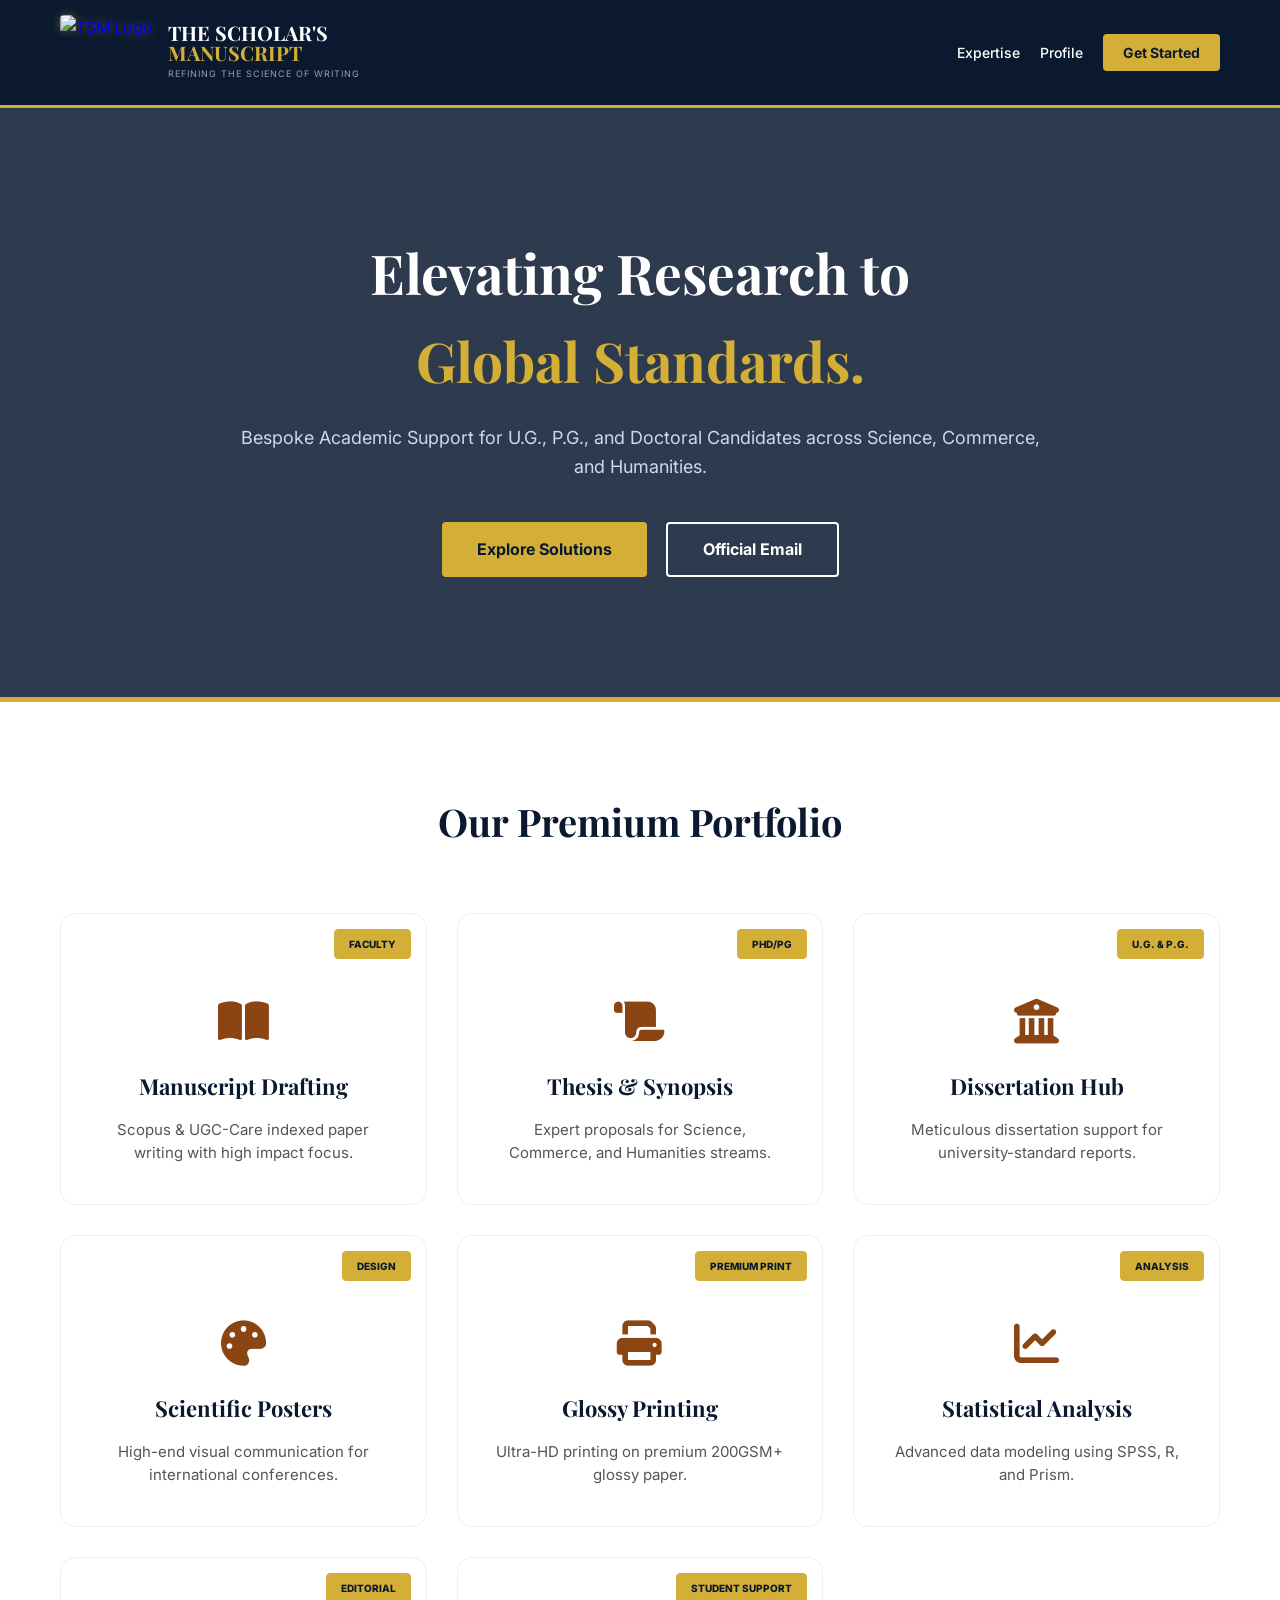
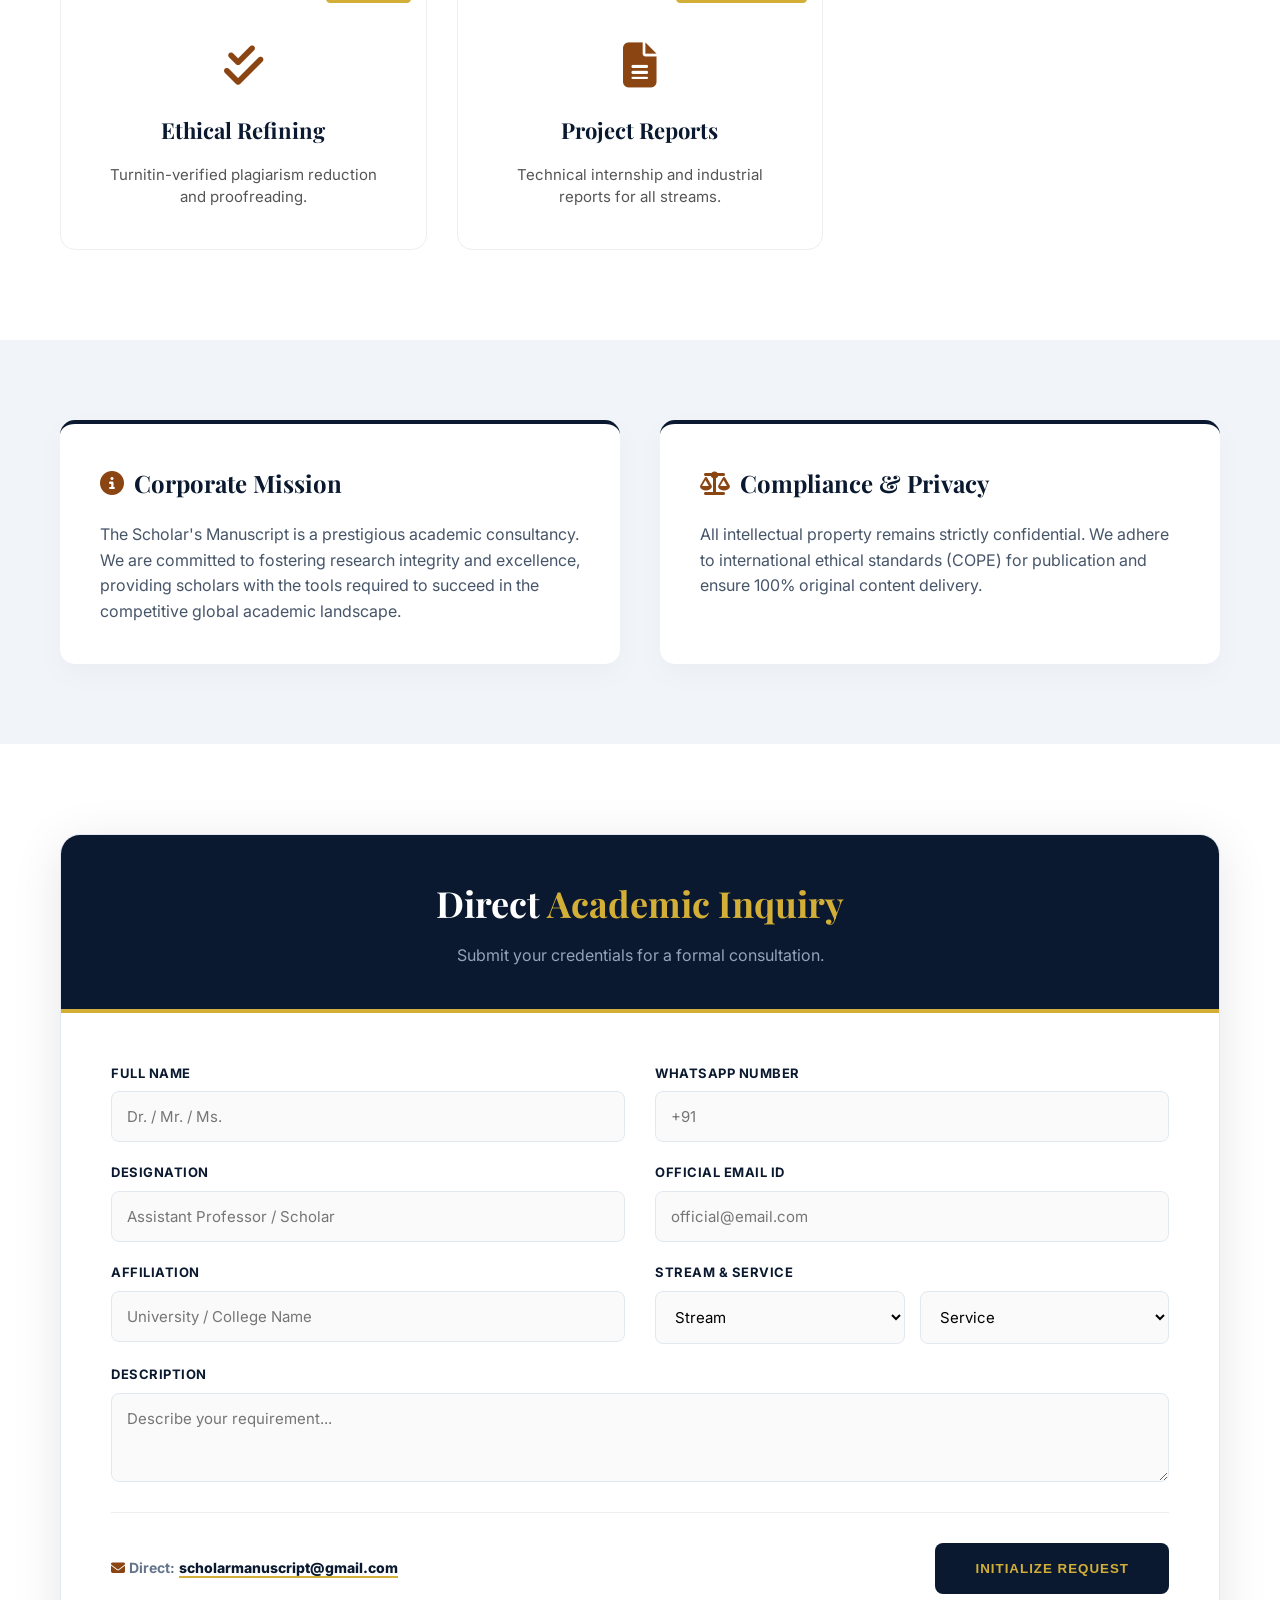
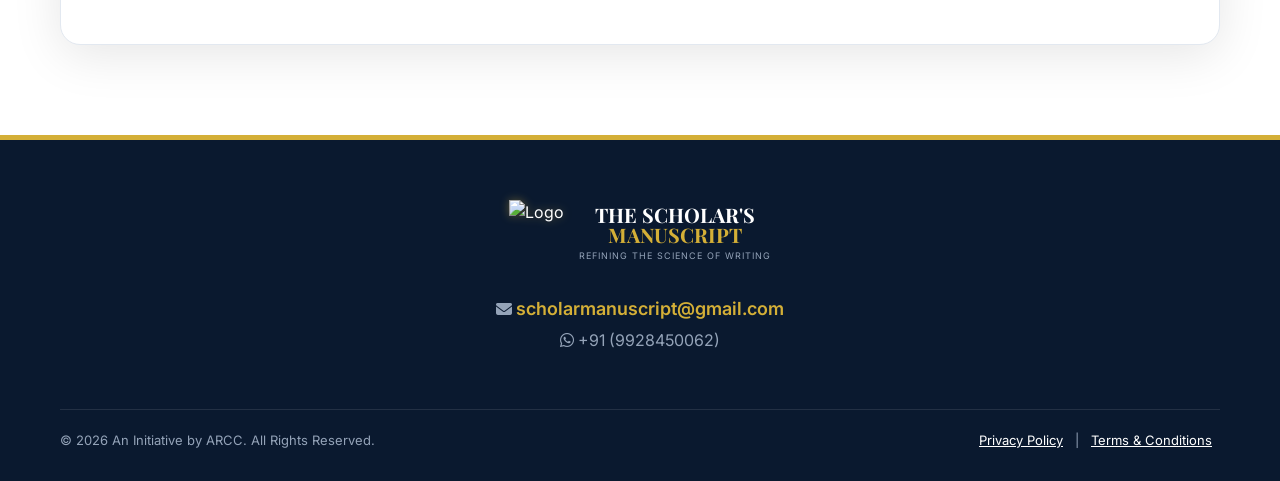
==== index.html @ d88a646b "Add files via upload" ====
<!DOCTYPE html>
<html lang="en">
<head>
    <meta charset="UTF-8">
    <meta name="viewport" content="width=device-width, initial-scale=1.0">
    <title>The Scholar's Manuscript | Global Academic Solutions</title>
    <link href="https://fonts.googleapis.com/css2?family=Inter:wght@300;400;600&family=Playfair+Display:wght@600;700;900&display=swap" rel="stylesheet">
    <link rel="stylesheet" href="https://cdnjs.cloudflare.com/ajax/libs/font-awesome/6.4.0/css/all.min.css">
    <link rel="stylesheet" href="style.css">
</head>
<body>

    <header>
        <div class="container nav-box">
            <div class="brand-section">
                <a href="index.html" style="text-decoration: none; display: flex; align-items: center; gap: 15px;">
                    <img src="logo.jpg" alt="TSM Logo" class="brand-logo">
                    <div class="brand-text">
                        <h1>THE SCHOLAR'S <br><span>MANUSCRIPT</span></h1>
                        <p>Refining the Science of Writing</p>
                    </div>
                </a>
            </div>
            <nav>
                <ul class="nav-links">
                    <li><a href="#services">Expertise</a></li>
                    <li><a href="#about">Profile</a></li>
                    <li><a href="#contact" class="btn-gold">Get Started</a></li>
                </ul>
            </nav>
        </div>
    </header>

    <section class="hero">
        <div class="hero-content container">
            <h2 class="hero-title">Elevating Research to <br><span>Global Standards.</span></h2>
            <p class="hero-desc">Bespoke Academic Support for U.G., P.G., and Doctoral Candidates across Science, Commerce, and Humanities.</p>
            <div class="hero-buttons">
                <a href="#services" class="btn-solid">Explore Solutions</a>
                <a href="mailto:scholarmanuscript@gmail.com" class="btn-outline">Official Email</a>
            </div>
        </div>
    </section>

    <section id="services" class="services-section">
        <div class="container">
            <h3 class="section-heading">Our Premium Portfolio</h3>
            <div class="service-grid">
                
                <div class="service-card">
                    <span class="badge">Faculty</span>
                    <i class="fas fa-book-open portfolio-icon"></i>
                    <h4 class="service-title">Manuscript Drafting</h4>
                    <p>Scopus & UGC-Care indexed paper writing with high impact focus.</p>
                </div>

                <div class="service-card highlight-card">
                    <span class="badge">PhD/PG</span>
                    <i class="fas fa-scroll portfolio-icon"></i>
                    <h4 class="service-title">Thesis & Synopsis</h4>
                    <p>Expert proposals for Science, Commerce, and Humanities streams.</p>
                </div>

                <div class="service-card">
                    <span class="badge">U.G. & P.G.</span>
                    <i class="fas fa-university portfolio-icon"></i>
                    <h4 class="service-title">Dissertation Hub</h4>
                    <p>Meticulous dissertation support for university-standard reports.</p>
                </div>

                <div class="service-card highlight-card">
                    <span class="badge">Design</span>
                    <i class="fas fa-palette portfolio-icon"></i>
                    <h4 class="service-title">Scientific Posters</h4>
                    <p>High-end visual communication for international conferences.</p>
                </div>

                <div class="service-card">
                    <span class="badge">Premium Print</span>
                    <i class="fas fa-print portfolio-icon"></i>
                    <h4 class="service-title">Glossy Printing</h4>
                    <p>Ultra-HD printing on premium 200GSM+ glossy paper.</p>
                </div>

                <div class="service-card">
                    <span class="badge">Analysis</span>
                    <i class="fas fa-chart-line portfolio-icon"></i>
                    <h4 class="service-title">Statistical Analysis</h4>
                    <p>Advanced data modeling using SPSS, R, and Prism.</p>
                </div>

                <div class="service-card highlight-card">
                    <span class="badge">Editorial</span>
                    <i class="fas fa-check-double portfolio-icon"></i>
                    <h4 class="service-title">Ethical Refining</h4>
                    <p>Turnitin-verified plagiarism reduction and proofreading.</p>
                </div>

                <div class="service-card">
                    <span class="badge">Student Support</span>
                    <i class="fas fa-file-alt portfolio-icon"></i>
                    <h4 class="service-title">Project Reports</h4>
                    <p>Technical internship and industrial reports for all streams.</p>
                </div>

            </div>
        </div>
    </section>

    <section id="about" class="legal-section">
        <div class="container">
            <div class="legal-grid">
                <div class="legal-card">
                    <h4><i class="fas fa-info-circle" style="color: var(--rich-brown);"></i> Corporate Mission</h4>
                    <p>The Scholar's Manuscript is a prestigious academic consultancy. We are committed to fostering research integrity and excellence, providing scholars with the tools required to succeed in the competitive global academic landscape.</p>
                </div>
                <div class="legal-card">
                    <h4><i class="fas fa-balance-scale" style="color: var(--rich-brown);"></i> Compliance & Privacy</h4>
                    <p>All intellectual property remains strictly confidential. We adhere to international ethical standards (COPE) for publication and ensure 100% original content delivery.</p>
                </div>
            </div>
        </div>
    </section>

    <section id="contact" class="contact-section">
        <div class="container">
            <div class="contact-card">
                <div class="contact-header">
                    <h3>Direct <span>Academic Inquiry</span></h3>
                    <p>Submit your credentials for a formal consultation.</p>
                </div>
                
                <form class="professional-form">
                    <div class="form-grid">
                        <div class="form-column">
                            <div class="input-group"><label>Full Name</label><input type="text" placeholder="Dr. / Mr. / Ms." required></div>
                            <div class="input-group"><label>Designation</label><input type="text" placeholder="Assistant Professor / Scholar" required></div>
                            <div class="input-group"><label>Affiliation</label><input type="text" placeholder="University / College Name" required></div>
                        </div>
                        <div class="form-column">
                            <div class="input-group"><label>WhatsApp Number</label><input type="tel" placeholder="+91" required></div>
                            <div class="input-group"><label>Official Email ID</label><input type="email" placeholder="official@email.com" required></div>
                            <div class="input-group">
                                <label>Stream & Service</label>
                                <div class="dual-select">
                                    <select required><option value="">Stream</option><option>Science</option><option>Commerce</option><option>Humanities</option></select>
                                    <select required><option value="">Service</option><option>Thesis</option><option>Poster/Print</option><option>Analysis</option></select>
                                </div>
                            </div>
                        </div>
                    </div>
                    <div class="input-group full-width">
                        <label>Description</label>
                        <textarea rows="3" placeholder="Describe your requirement..."></textarea>
                    </div>
                    <div class="form-footer">
                        <p><i class="fas fa-envelope" style="color: var(--rich-brown);"></i> <b>Direct:</b> <a href="mailto:scholarmanuscript@gmail.com" class="form-mail-link">scholarmanuscript@gmail.com</a></p>
                        <button type="submit" class="submit-premium">Initialize Request</button>
                    </div>
                </form>
            </div>
        </div>
    </section>

    <footer>
        <div class="container footer-box">
            <div class="footer-brand">
                <div class="brand-section">
                    <img src="logo.jpg" alt="Logo" class="footer-logo">
                    <div class="brand-text">
                        <h2>THE SCHOLAR'S <br><span>MANUSCRIPT</span></h2>
                        <p>Refining the Science of Writing</p>
                    </div>
                </div>
            </div>
            <div class="footer-contact-info">
                <p><i class="fas fa-envelope"></i> <a href="mailto:scholarmanuscript@gmail.com">scholarmanuscript@gmail.com</a></p>
                <p><i class="fab fa-whatsapp"></i> +91 (9928450062)</p>
            </div>
            <div class="footer-bottom">
                <p>&copy; 2026 An Initiative by ARCC. All Rights Reserved.</p>
                <div class="footer-links">
                    <a href="privacy.html">Privacy Policy</a> | <a href="terms.html">Terms & Conditions</a>
                </div>
            </div>
        </div>
    </footer>

</body>
</html>
---- style.css ----
:root {
    --navy: #0a192f;
    --gold: #d4af37; 
    --rich-brown: #8B4513; /* Perfect Brown for Icons */
    --white: #ffffff;
    --slate: #94a3b8;
    --light-bg: #f8fafc;
    --border-color: #e2e8f0;
}

* { margin: 0; padding: 0; box-sizing: border-box; }
body { font-family: 'Inter', sans-serif; background-color: var(--light-bg); color: #1e293b; line-height: 1.6; overflow-x: hidden; }
.container { max-width: 1200px; margin: 0 auto; padding: 0 20px; }

/* Header Styling */
header { background: var(--navy); padding: 15px 0; border-bottom: 3px solid var(--gold); position: sticky; top: 0; z-index: 1000; }
.nav-box { display: flex; justify-content: space-between; align-items: center; }
.brand-section { display: flex; align-items: center; gap: 15px; text-decoration: none;}
.brand-logo { height: 75px; width: auto; filter: drop-shadow(0 0 5px rgba(212,175,55,0.4)); border-radius: 4px; object-fit: contain; }
.brand-text h1, .brand-text h2 { font-family: 'Playfair Display', serif; font-size: 20px; color: var(--white); line-height: 1; text-transform: uppercase;}
.brand-text h1 span, .brand-text h2 span { color: var(--gold); }
.brand-text p { font-size: 9px; color: var(--slate); text-transform: uppercase; margin-top: 4px; letter-spacing: 1px;}

/* Navigation */
nav ul { display: flex; list-style: none; gap: 20px; align-items: center; }
nav a { text-decoration: none; color: var(--white); font-size: 14px; font-weight: 500; transition: 0.3s; }
nav a:hover { color: var(--gold); }
.btn-gold { background: var(--gold); color: var(--navy) !important; padding: 10px 20px; border-radius: 4px; font-weight: 700; }

/* Hero */
.hero { background: linear-gradient(rgba(10,25,47,0.85), rgba(10,25,47,0.85)), url('https://images.unsplash.com/photo-1456513080510-7bf3a84b82f8?auto=format&fit=crop&w=1350&q=80'); background-size: cover; background-position: center; padding: 120px 0; text-align: center; color: white; border-bottom: 5px solid var(--gold); }
.hero-title { font-family: 'Playfair Display', serif; font-size: 55px; margin-bottom: 20px; }
.hero-title span { color: var(--gold); }
.hero-desc { max-width: 800px; margin: 0 auto 40px; font-size: 18px; color: #ccd6f6; }
.btn-solid { background: var(--gold); color: var(--navy); padding: 15px 35px; text-decoration: none; border-radius: 4px; font-weight: bold; margin-right: 15px; display: inline-block; transition: 0.3s; }
.btn-outline { border: 2px solid white; color: white; padding: 13px 35px; text-decoration: none; border-radius: 4px; font-weight: bold; display: inline-block; transition: 0.3s; }

/* Services Grid */
.services-section { padding: 90px 0; background: #fff; }
.section-heading { text-align: center; font-family: 'Playfair Display', serif; font-size: 38px; margin-bottom: 60px; color: var(--navy); }
.section-heading span { color: inherit; } 

.service-grid { display: grid; grid-template-columns: repeat(auto-fit, minmax(280px, 1fr)); gap: 30px; }

/* FIX: Card ki Top Padding badha di taaki badge aur icon me fasla rahe */
.service-card { 
    padding: 75px 35px 40px; /* Top padding 75px for safety */
    border: 1px solid #eee; 
    border-radius: 15px; 
    text-align: center; 
    transition: 0.4s; 
    position: relative; 
    background: #fff;
    display: flex;
    flex-direction: column;
    align-items: center;
}
.service-card:hover { transform: translateY(-10px); box-shadow: 0 15px 40px rgba(0,0,0,0.1); border-top: 5px solid var(--gold); }

/* GOLDEN CORNER BADGE */
.service-card .badge { 
    position: absolute; 
    top: 15px; 
    right: 15px; 
    background: var(--gold) !important; 
    color: var(--navy) !important; 
    padding: 6px 14px; 
    font-size: 10px; 
    border-radius: 4px; 
    font-weight: 800; 
    text-transform: uppercase;
    border: 1px solid var(--gold);
    z-index: 2; /* Ensures badge stays on top but doesn't overlap text */
}

/* BLUE SERVICE TITLES */
.service-card .service-title { 
    font-family: 'Playfair Display', serif; 
    font-size: 22px; 
    color: var(--navy) !important; 
    margin-top: 0; 
    margin-bottom: 15px; 
    font-weight: 700; 
}

/* BROWN ICONS - FIX: Added Margin Top to keep it strictly below the badge area */
.service-card .portfolio-icon { 
    font-size: 45px; 
    color: var(--rich-brown) !important; 
    margin-top: 10px; /* Ye margin icon ko badge se aur door rakhega */
    margin-bottom: 25px; /* Ye heading ke beech ka gap fix karega */
    display: block;
}

.service-card p { color: #555; line-height: 1.5; font-size: 15px; margin-top: auto;}

/* Legal Overview Section */
.legal-section { padding: 80px 0; background: #f1f5f9; }
.legal-grid { display: grid; grid-template-columns: 1fr 1fr; gap: 40px; }
.legal-card { background: white; padding: 40px; border-radius: 15px; box-shadow: 0 10px 30px rgba(0,0,0,0.03); border-top: 4px solid var(--navy); }
.legal-card h4 { font-family: 'Playfair Display', serif; font-size: 24px; margin-bottom: 20px; color: var(--navy); display: flex; align-items: center; gap: 10px; }
.legal-card p {color: #475569;}

/* Inquiry Section */
.contact-section { padding: 90px 0; background: #fff;}
.contact-card { background: white; border-radius: 20px; box-shadow: 0 10px 50px rgba(0,0,0,0.1); overflow: hidden; border: 1px solid var(--border-color); }
.contact-header { background: var(--navy); padding: 40px; text-align: center; color: white; border-bottom: 4px solid var(--gold); }
.contact-header h3 { font-family: 'Playfair Display', serif; font-size: 36px; }
.contact-header h3 span { color: var(--gold); }
.contact-header p { color: var(--slate); margin-top: 10px;}

.professional-form { padding: 50px; }
.form-grid { display: grid; grid-template-columns: 1fr 1fr; gap: 30px; }
.input-group { margin-bottom: 20px; display: flex; flex-direction: column; }
.input-group label { font-size: 13px; font-weight: 700; text-transform: uppercase; color: var(--navy); margin-bottom: 8px; letter-spacing: 0.5px;}
input, select, textarea { padding: 15px; border: 1.5px solid var(--border-color); border-radius: 8px; background: #fafafa; font-family: inherit; font-size: 15px; transition: 0.3s;}
input:focus, select:focus, textarea:focus { border-color: var(--gold); outline: none; background: #fff; box-shadow: 0 0 0 4px rgba(212,175,55,0.1); }
.dual-select { display: grid; grid-template-columns: 1fr 1fr; gap: 15px; }
.form-footer { display: flex; justify-content: space-between; align-items: center; margin-top: 30px; padding-top: 30px; border-top: 1px solid #eee; }
.form-footer p {color: #64748b; font-size: 14px;}
.form-mail-link { color: var(--navy); font-weight: 800; text-decoration: none; border-bottom: 2px solid var(--gold); transition: 0.3s; }
.form-mail-link:hover {color: var(--gold);}
.submit-premium { background: var(--navy); color: var(--gold); padding: 18px 40px; border: none; border-radius: 8px; font-weight: 800; text-transform: uppercase; cursor: pointer; transition: 0.4s; letter-spacing: 1px;}
.submit-premium:hover { background: var(--gold); color: var(--navy); transform: translateY(-3px); box-shadow: 0 10px 20px rgba(212,175,55,0.3); }

/* FOOTER */
footer { background: var(--navy); padding: 60px 0 30px; border-top: 5px solid var(--gold); color: white; }
.footer-box { display: flex; flex-direction: column; align-items: center; gap: 20px; text-align: center; }
.footer-logo { height: 60px; filter: drop-shadow(0 0 5px rgba(212,175,55,0.4)); margin-bottom: 10px; }
.footer-contact-info p { font-size: 16px; margin: 5px 0; color: var(--slate); }
.footer-contact-info a { color: var(--gold); text-decoration: none; font-weight: 600; font-size: 18px; }
.footer-bottom { margin-top: 30px; border-top: 1px solid rgba(255,255,255,0.1); padding-top: 20px; width: 100%; display: flex; justify-content: space-between; align-items: center; font-size: 13px; color: var(--slate); }
.footer-links a { color: var(--white); text-decoration: underline; margin: 0 8px; transition: 0.3s; cursor: pointer; position: relative; z-index: 10;}
.footer-links a:hover { color: var(--gold); }

/* Mobile View Adjustments */
@media (max-width: 768px) {
    .nav-box, .form-grid, .form-footer, .footer-bottom, .legal-grid { flex-direction: column; text-align: center; gap: 20px; }
    .hero-title { font-size: 38px; }
    .brand-section { flex-direction: row; justify-content: center;}
    .dual-select {grid-template-columns: 1fr;}
    .service-card { padding: 65px 25px 35px; } /* Ensures safe spacing on mobile */
}
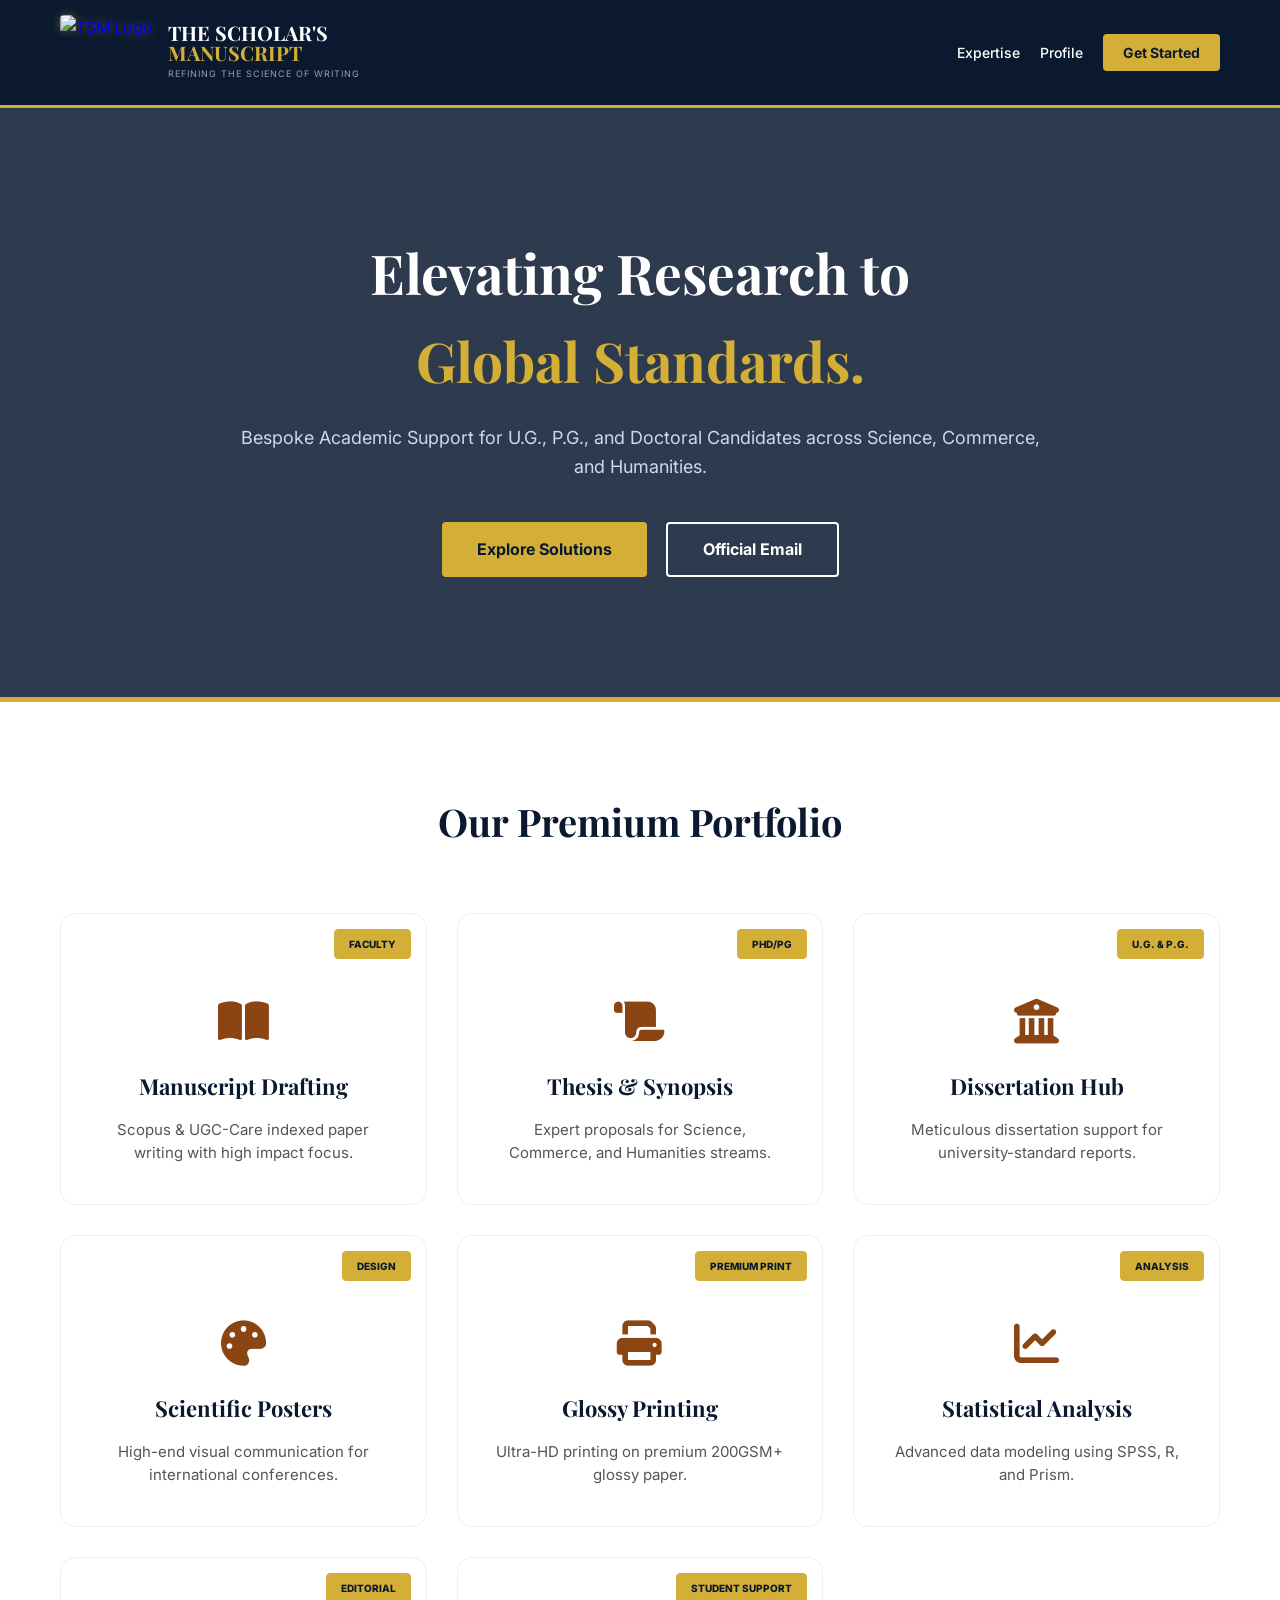
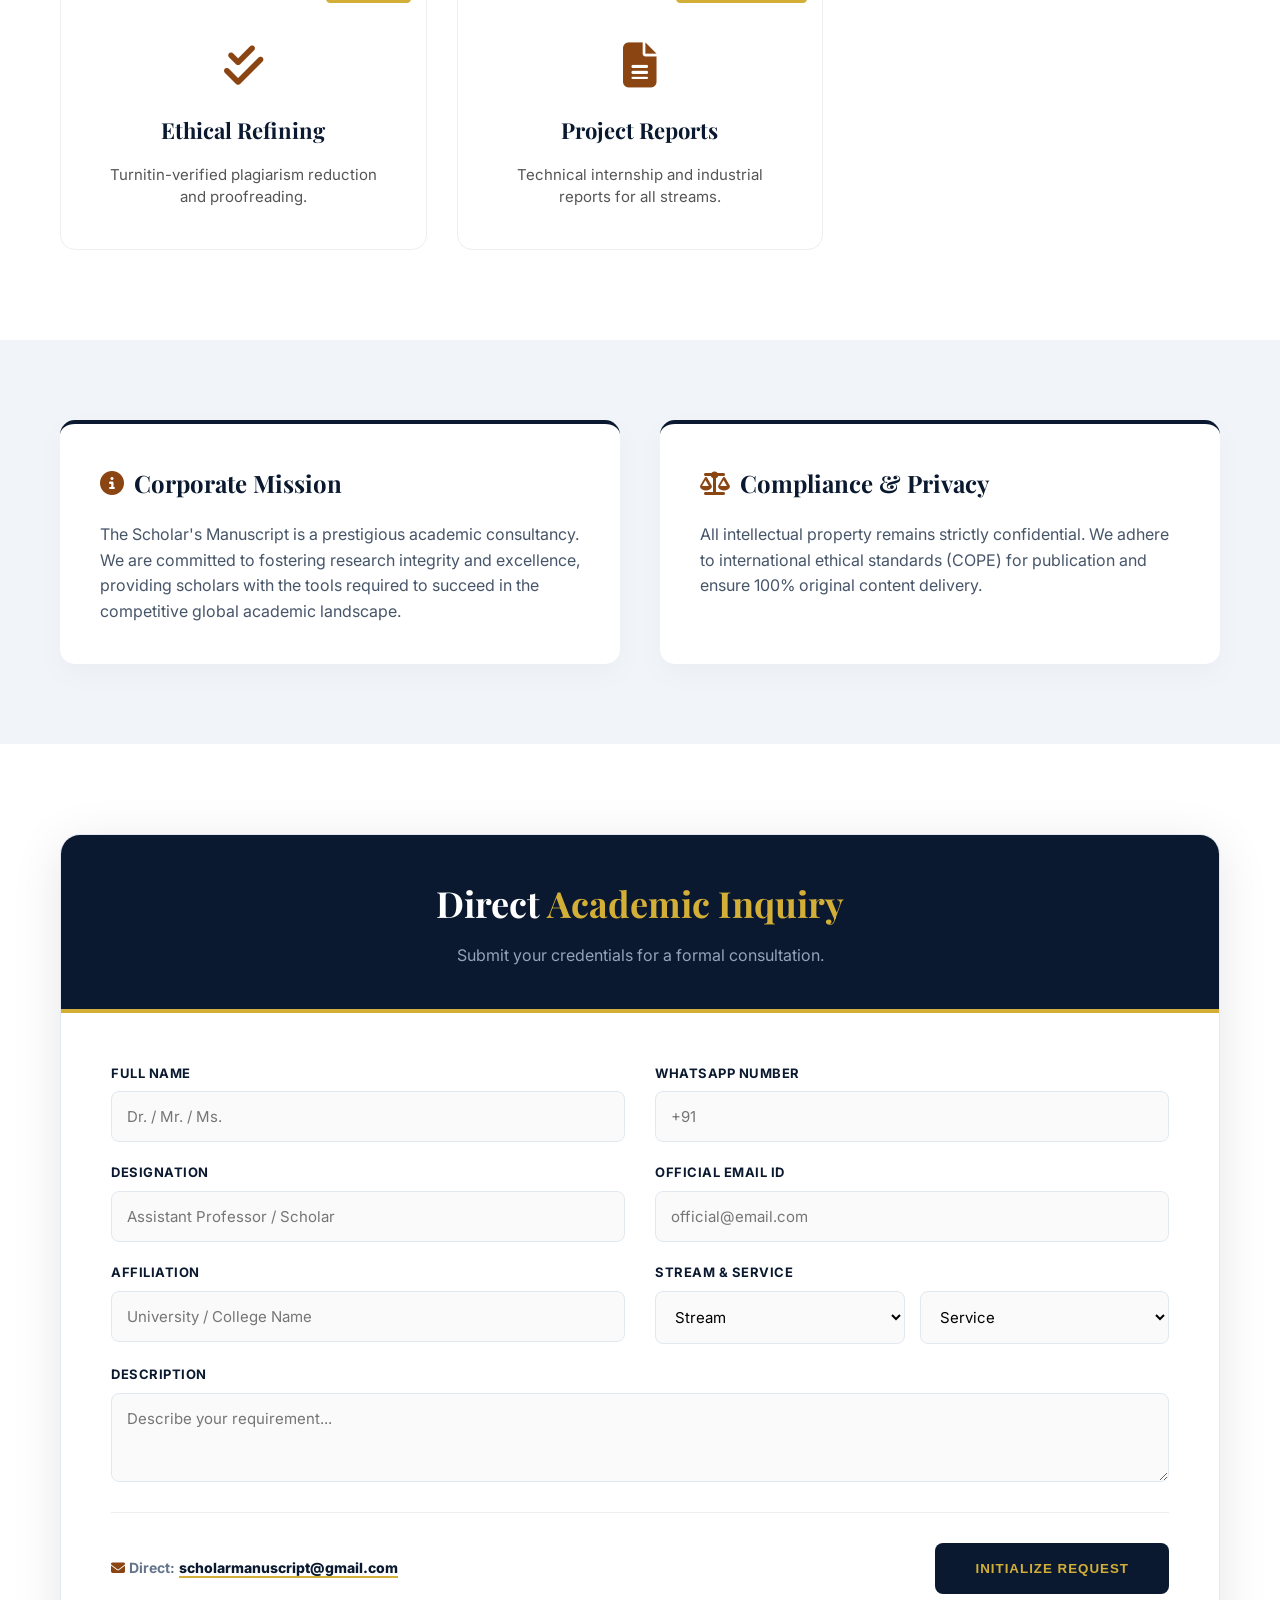
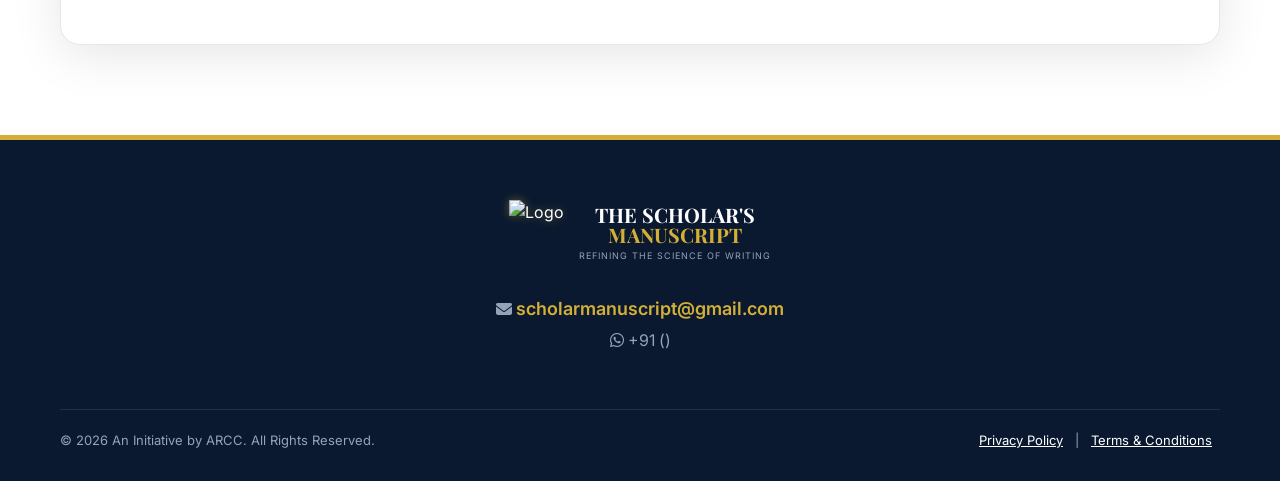
==== commit 5cd5fd9a: "Update index.html" ====
--- a/index.html
+++ b/index.html
@@ -175,7 +175,7 @@
             </div>
             <div class="footer-contact-info">
                 <p><i class="fas fa-envelope"></i> <a href="mailto:scholarmanuscript@gmail.com">scholarmanuscript@gmail.com</a></p>
-                <p><i class="fab fa-whatsapp"></i> +91 (9928450062)</p>
+                <p><i class="fab fa-whatsapp"></i> +91 ()</p>
             </div>
             <div class="footer-bottom">
                 <p>&copy; 2026 An Initiative by ARCC. All Rights Reserved.</p>
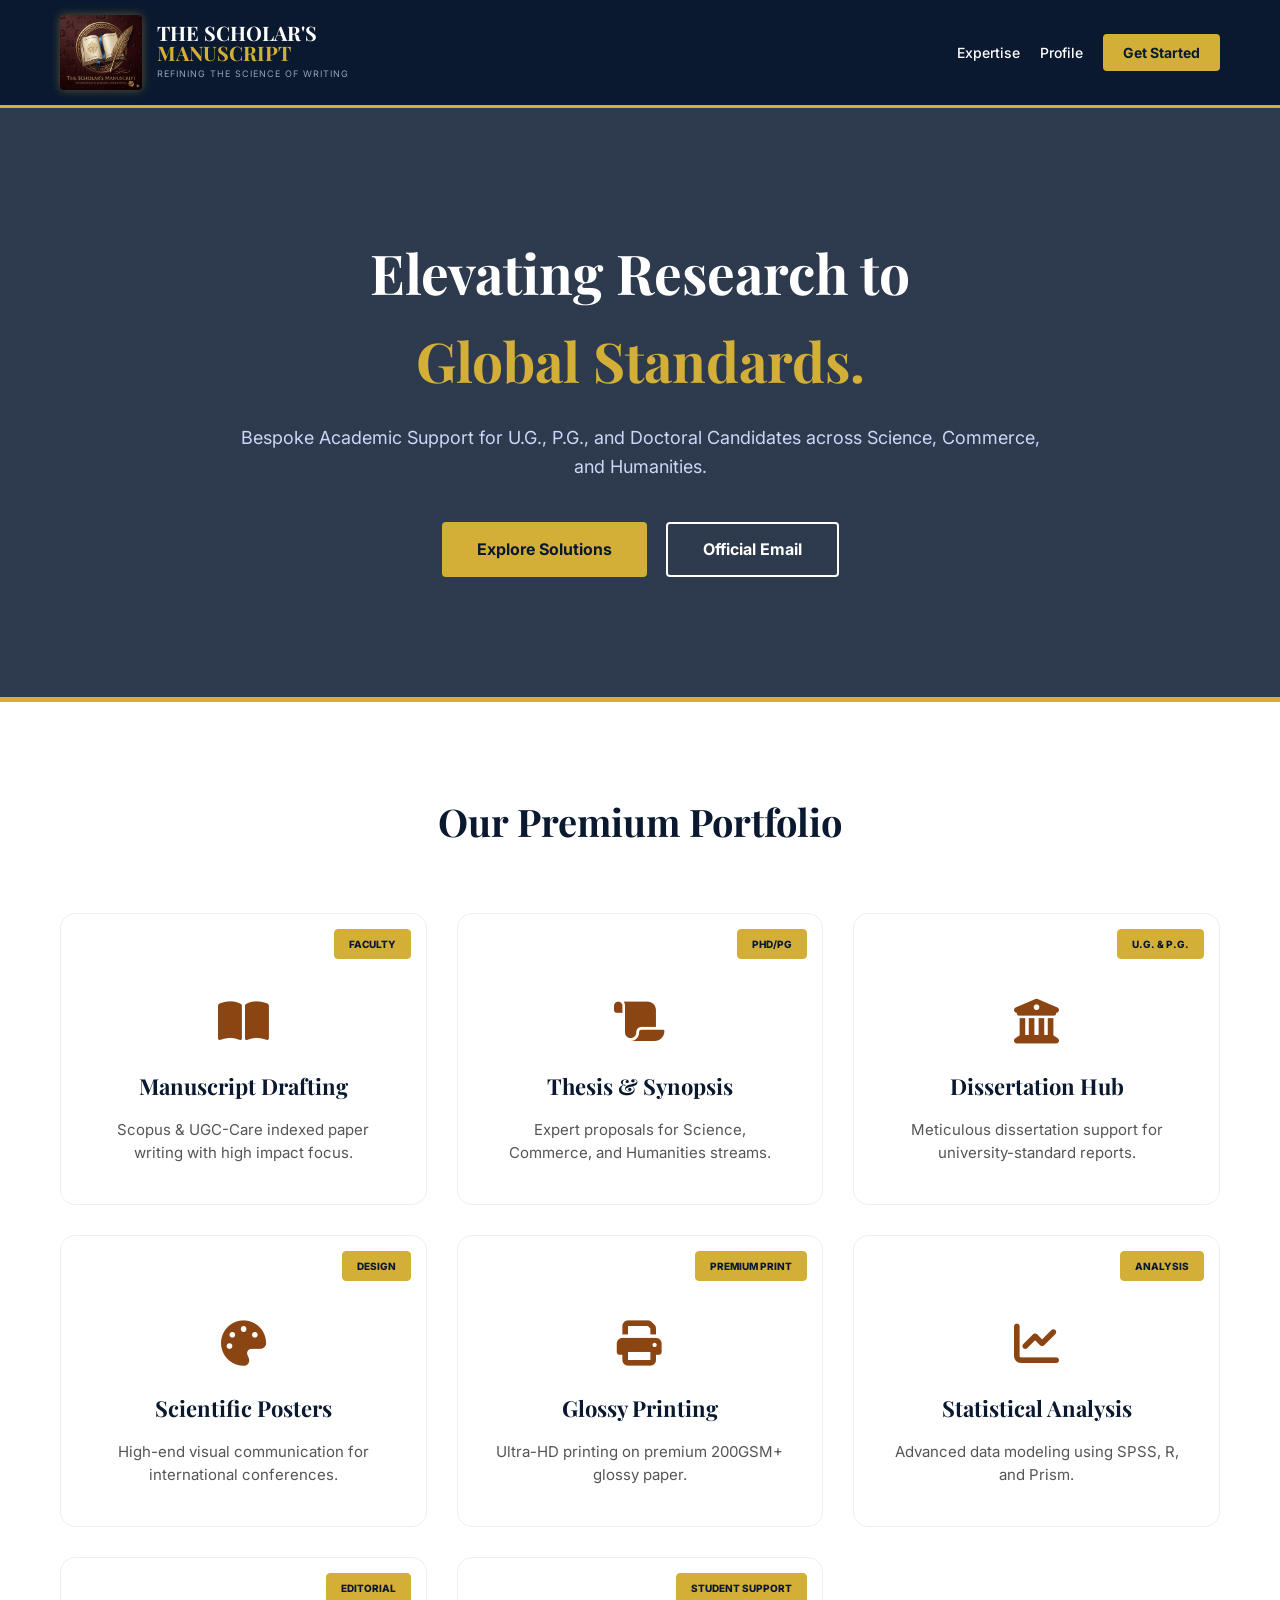
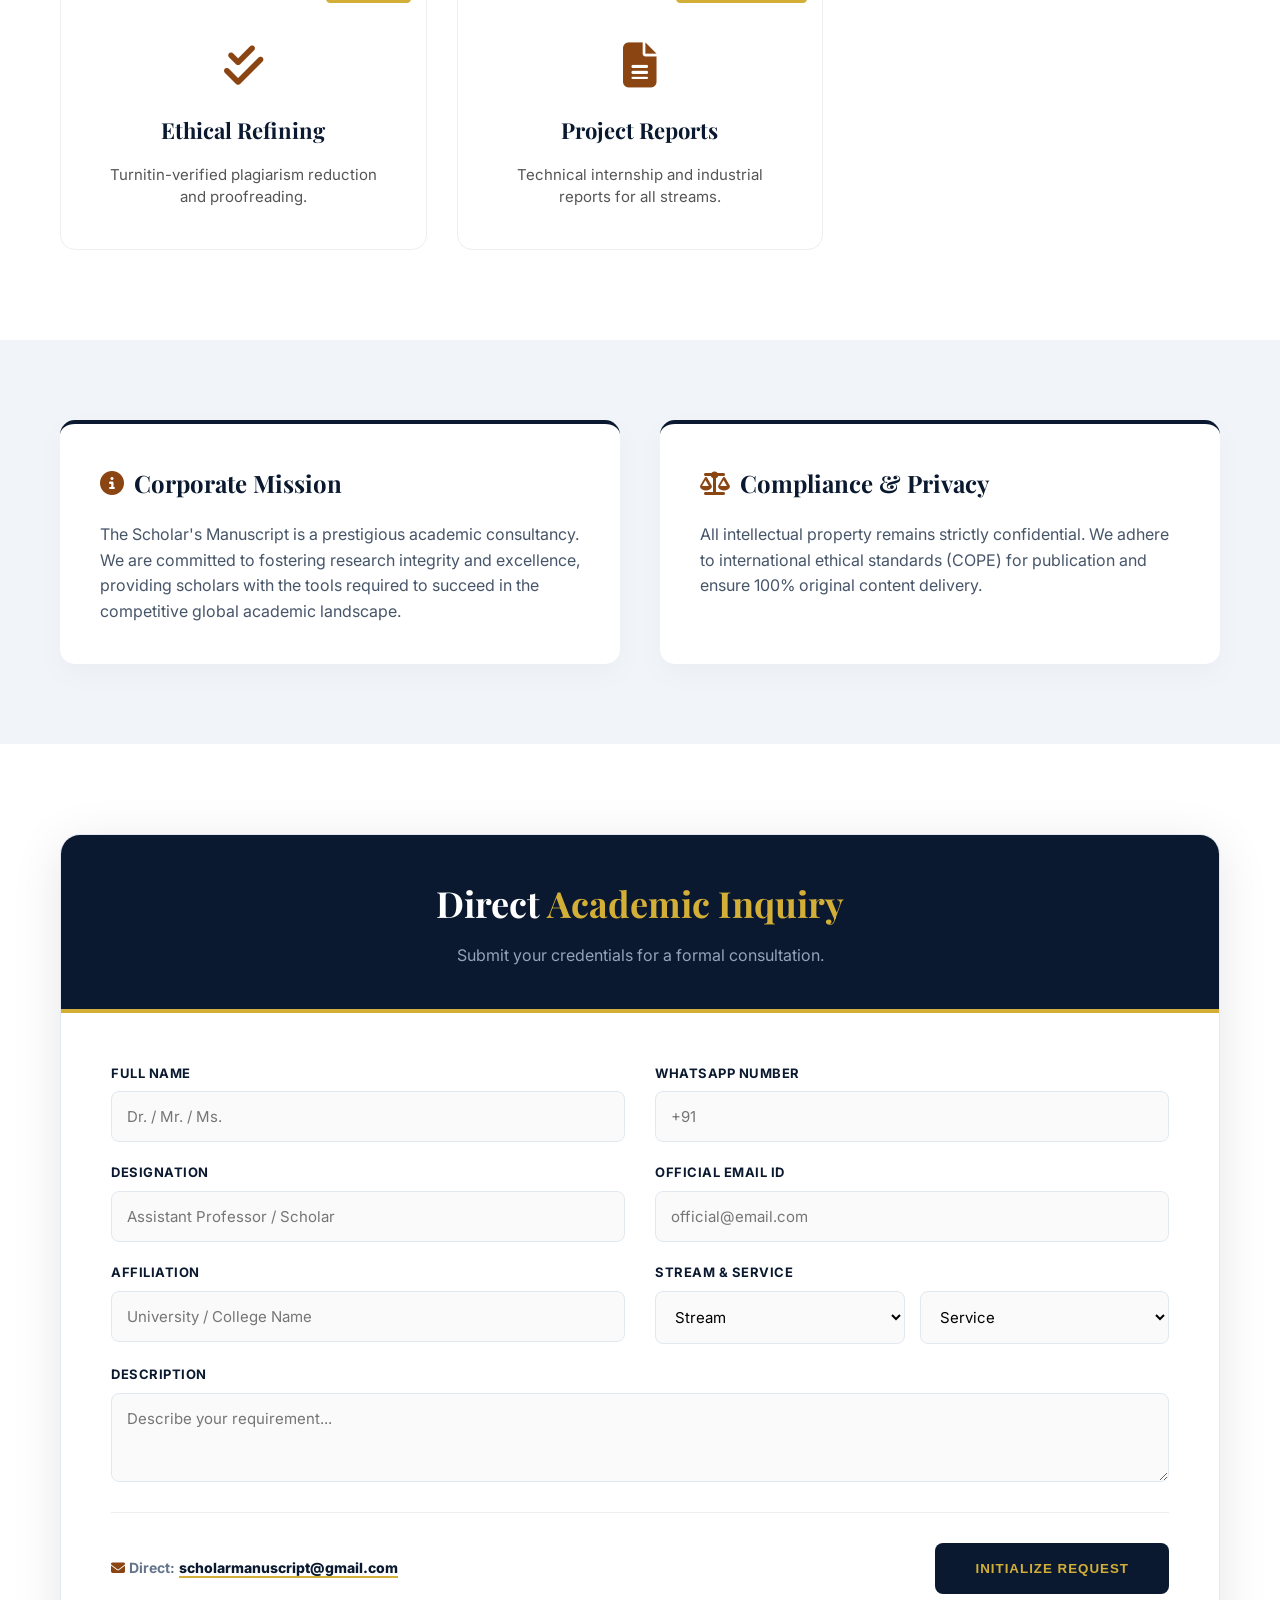
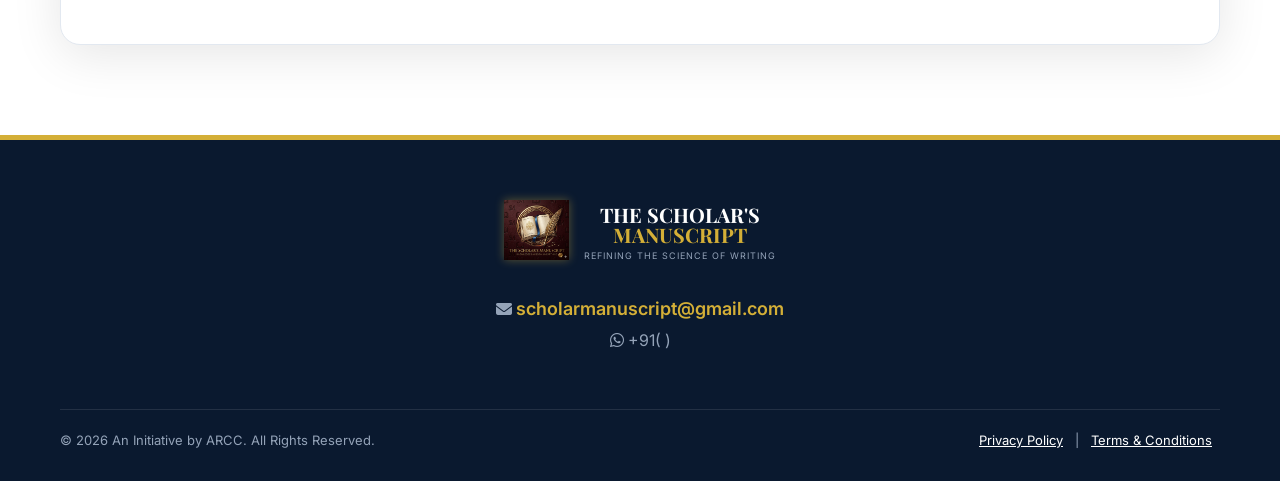
==== commit ebebd625: "Update index.html" ====
--- a/index.html
+++ b/index.html
@@ -175,7 +175,7 @@
             </div>
             <div class="footer-contact-info">
                 <p><i class="fas fa-envelope"></i> <a href="mailto:scholarmanuscript@gmail.com">scholarmanuscript@gmail.com</a></p>
-                <p><i class="fab fa-whatsapp"></i> +91 ()</p>
+                <p><i class="fab fa-whatsapp"></i> +91( )</p>
             </div>
             <div class="footer-bottom">
                 <p>&copy; 2026 An Initiative by ARCC. All Rights Reserved.</p>
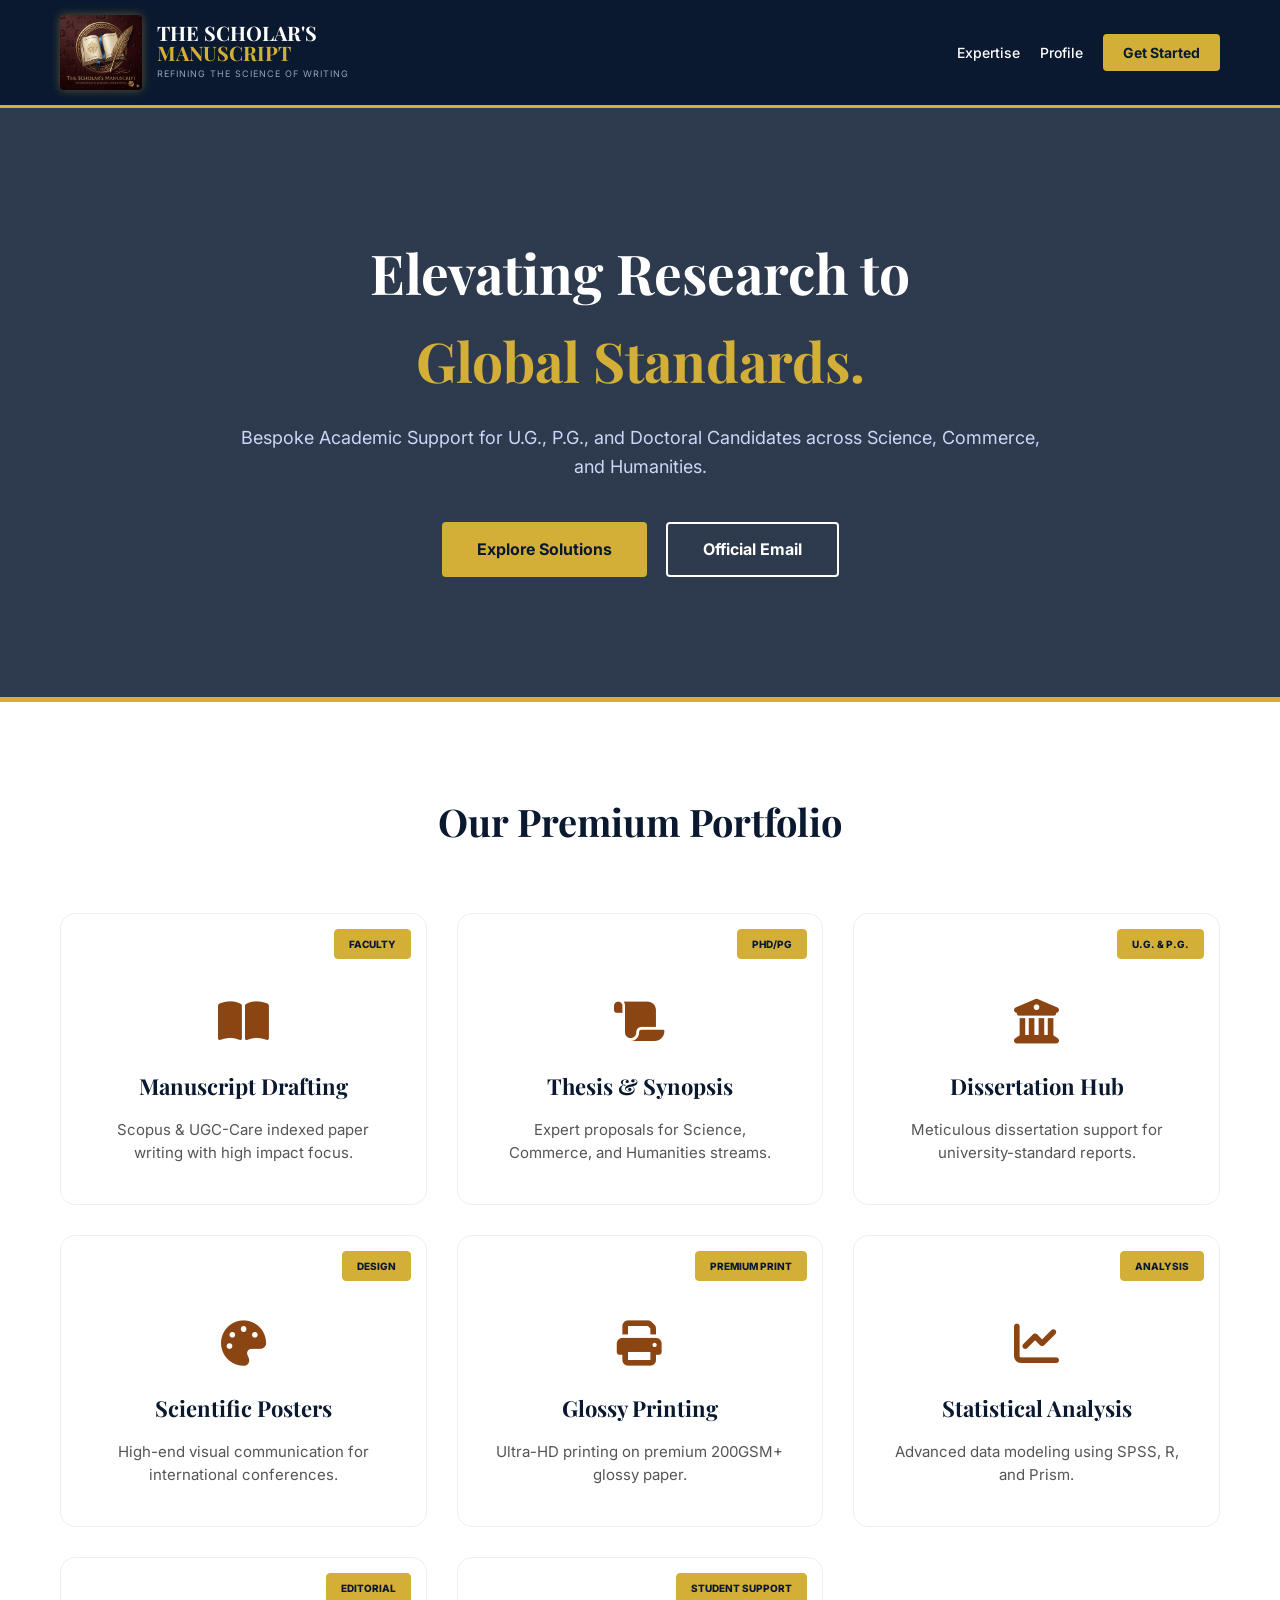
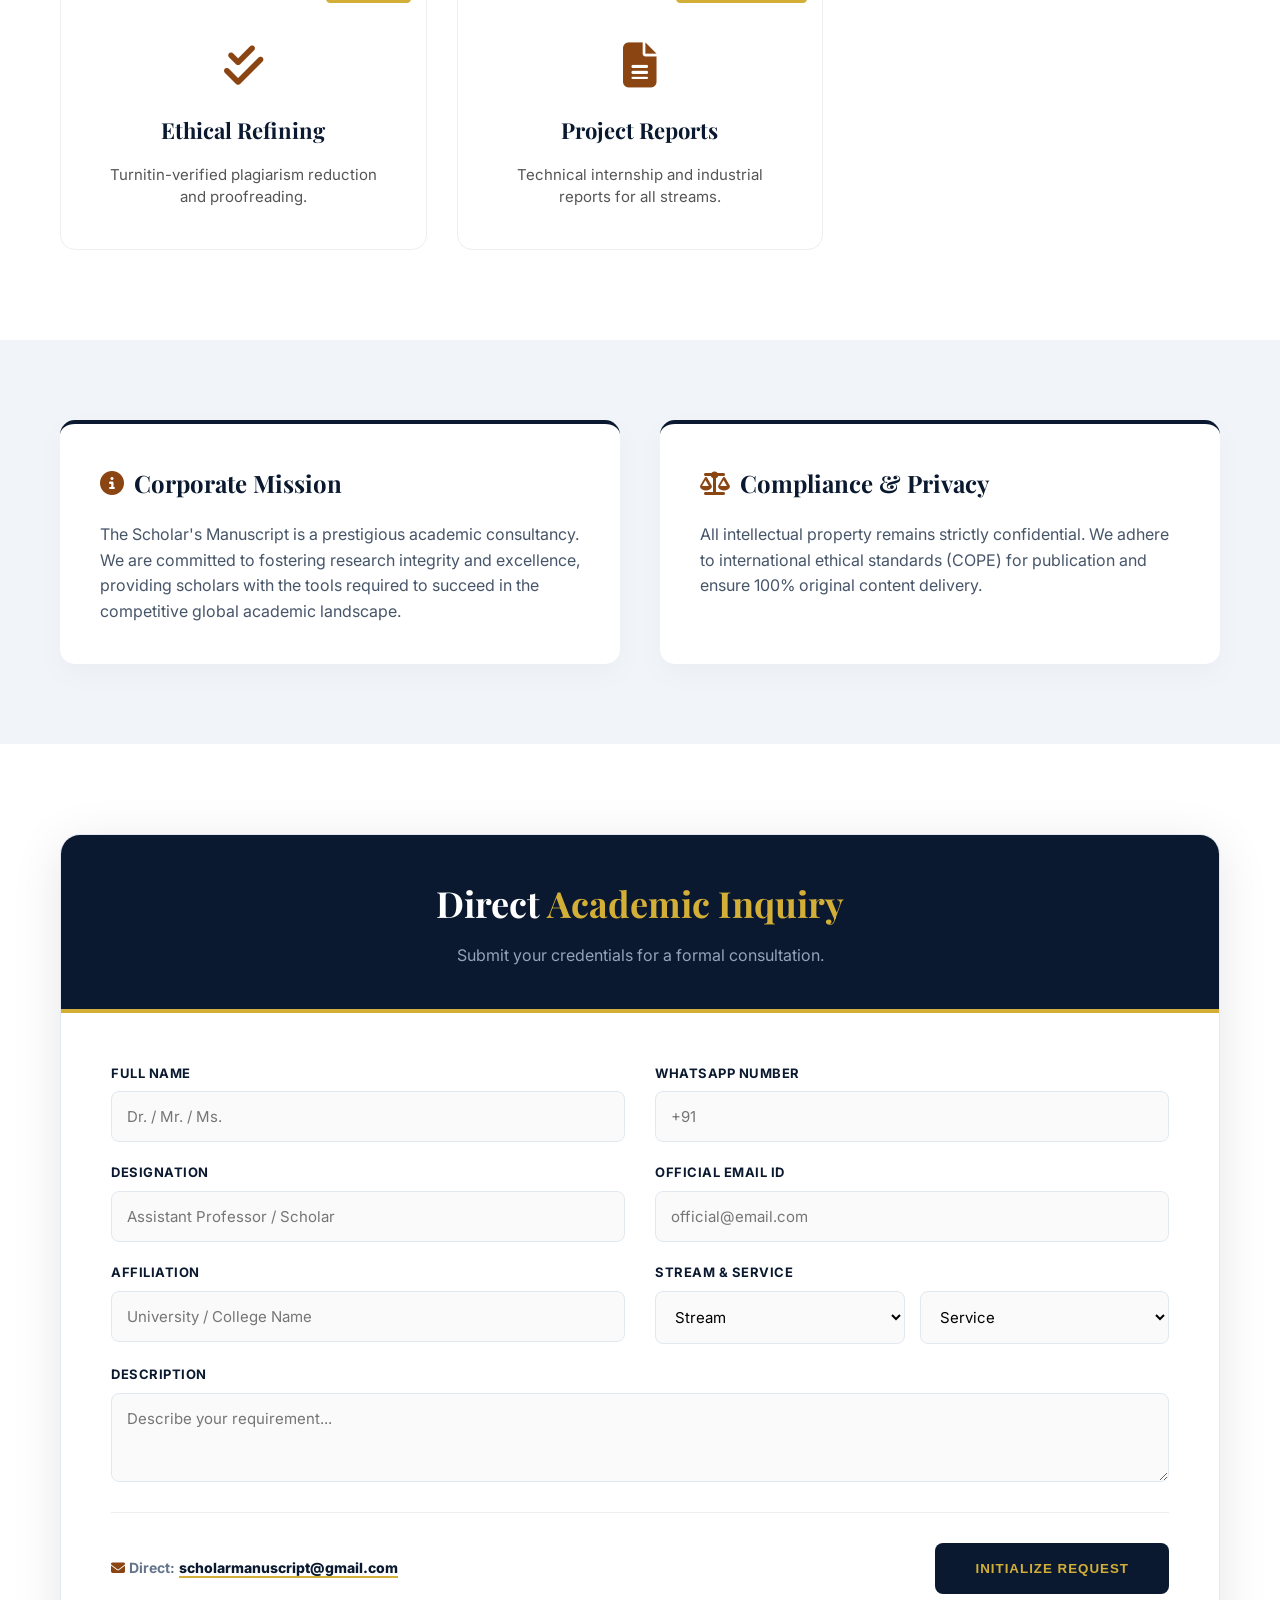
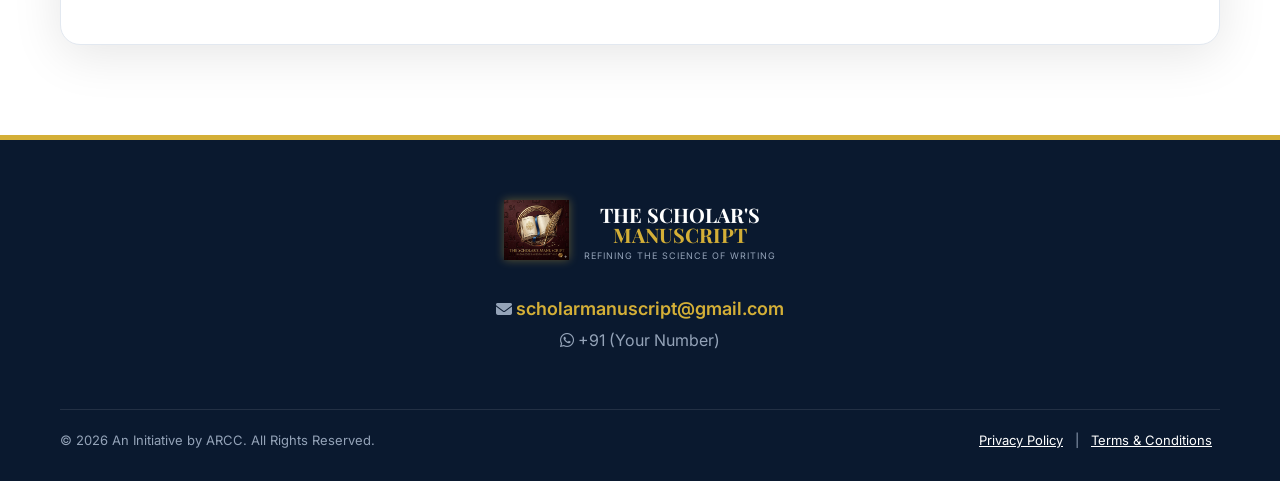
==== commit ec37cf44: "Update index.html" ====
--- a/index.html
+++ b/index.html
@@ -2,7 +2,7 @@
 <html lang="en">
 <head>
     <meta charset="UTF-8">
-    <meta name="viewport" content="width=device-width, initial-scale=1.0">
+    <meta name="viewport" content="width=device-width, initial-scale=1.0, maximum-scale=1.0, user-scalable=no">
     <title>The Scholar's Manuscript | Global Academic Solutions</title>
     <link href="https://fonts.googleapis.com/css2?family=Inter:wght@300;400;600&family=Playfair+Display:wght@600;700;900&display=swap" rel="stylesheet">
     <link rel="stylesheet" href="https://cdnjs.cloudflare.com/ajax/libs/font-awesome/6.4.0/css/all.min.css">
@@ -175,7 +175,7 @@
             </div>
             <div class="footer-contact-info">
                 <p><i class="fas fa-envelope"></i> <a href="mailto:scholarmanuscript@gmail.com">scholarmanuscript@gmail.com</a></p>
-                <p><i class="fab fa-whatsapp"></i> +91( )</p>
+                <p><i class="fab fa-whatsapp"></i> +91 (Your Number)</p>
             </div>
             <div class="footer-bottom">
                 <p>&copy; 2026 An Initiative by ARCC. All Rights Reserved.</p>
--- a/style.css
+++ b/style.css
@@ -1,7 +1,9 @@
+html, body { width: 100%; max-width: 100vw; overflow-x: hidden; margin: 0; padding: 0; }
+
 :root {
     --navy: #0a192f;
     --gold: #d4af37; 
-    --rich-brown: #8B4513; /* Perfect Brown for Icons */
+    --rich-brown: #8B4513; 
     --white: #ffffff;
     --slate: #94a3b8;
     --light-bg: #f8fafc;
@@ -9,11 +11,11 @@
 }
 
 * { margin: 0; padding: 0; box-sizing: border-box; }
-body { font-family: 'Inter', sans-serif; background-color: var(--light-bg); color: #1e293b; line-height: 1.6; overflow-x: hidden; }
-.container { max-width: 1200px; margin: 0 auto; padding: 0 20px; }
+body { font-family: 'Inter', sans-serif; background-color: var(--light-bg); color: #1e293b; line-height: 1.6; }
+.container { max-width: 1200px; margin: 0 auto; padding: 0 20px; width: 100%; }
 
 /* Header Styling */
-header { background: var(--navy); padding: 15px 0; border-bottom: 3px solid var(--gold); position: sticky; top: 0; z-index: 1000; }
+header { background: var(--navy); padding: 15px 0; border-bottom: 3px solid var(--gold); position: sticky; top: 0; z-index: 1000; width: 100%; }
 .nav-box { display: flex; justify-content: space-between; align-items: center; }
 .brand-section { display: flex; align-items: center; gap: 15px; text-decoration: none;}
 .brand-logo { height: 75px; width: auto; filter: drop-shadow(0 0 5px rgba(212,175,55,0.4)); border-radius: 4px; object-fit: contain; }
@@ -21,7 +23,6 @@
 .brand-text h1 span, .brand-text h2 span { color: var(--gold); }
 .brand-text p { font-size: 9px; color: var(--slate); text-transform: uppercase; margin-top: 4px; letter-spacing: 1px;}
 
-/* Navigation */
 nav ul { display: flex; list-style: none; gap: 20px; align-items: center; }
 nav a { text-decoration: none; color: var(--white); font-size: 14px; font-weight: 500; transition: 0.3s; }
 nav a:hover { color: var(--gold); }
@@ -38,60 +39,14 @@
 /* Services Grid */
 .services-section { padding: 90px 0; background: #fff; }
 .section-heading { text-align: center; font-family: 'Playfair Display', serif; font-size: 38px; margin-bottom: 60px; color: var(--navy); }
-.section-heading span { color: inherit; } 
 
 .service-grid { display: grid; grid-template-columns: repeat(auto-fit, minmax(280px, 1fr)); gap: 30px; }
 
-/* FIX: Card ki Top Padding badha di taaki badge aur icon me fasla rahe */
-.service-card { 
-    padding: 75px 35px 40px; /* Top padding 75px for safety */
-    border: 1px solid #eee; 
-    border-radius: 15px; 
-    text-align: center; 
-    transition: 0.4s; 
-    position: relative; 
-    background: #fff;
-    display: flex;
-    flex-direction: column;
-    align-items: center;
-}
+.service-card { padding: 75px 35px 40px; border: 1px solid #eee; border-radius: 15px; text-align: center; transition: 0.4s; position: relative; background: #fff; display: flex; flex-direction: column; align-items: center; }
 .service-card:hover { transform: translateY(-10px); box-shadow: 0 15px 40px rgba(0,0,0,0.1); border-top: 5px solid var(--gold); }
-
-/* GOLDEN CORNER BADGE */
-.service-card .badge { 
-    position: absolute; 
-    top: 15px; 
-    right: 15px; 
-    background: var(--gold) !important; 
-    color: var(--navy) !important; 
-    padding: 6px 14px; 
-    font-size: 10px; 
-    border-radius: 4px; 
-    font-weight: 800; 
-    text-transform: uppercase;
-    border: 1px solid var(--gold);
-    z-index: 2; /* Ensures badge stays on top but doesn't overlap text */
-}
-
-/* BLUE SERVICE TITLES */
-.service-card .service-title { 
-    font-family: 'Playfair Display', serif; 
-    font-size: 22px; 
-    color: var(--navy) !important; 
-    margin-top: 0; 
-    margin-bottom: 15px; 
-    font-weight: 700; 
-}
-
-/* BROWN ICONS - FIX: Added Margin Top to keep it strictly below the badge area */
-.service-card .portfolio-icon { 
-    font-size: 45px; 
-    color: var(--rich-brown) !important; 
-    margin-top: 10px; /* Ye margin icon ko badge se aur door rakhega */
-    margin-bottom: 25px; /* Ye heading ke beech ka gap fix karega */
-    display: block;
-}
-
+.service-card .badge { position: absolute; top: 15px; right: 15px; background: var(--gold) !important; color: var(--navy) !important; padding: 6px 14px; font-size: 10px; border-radius: 4px; font-weight: 800; text-transform: uppercase; border: 1px solid var(--gold); z-index: 2; }
+.service-card .service-title { font-family: 'Playfair Display', serif; font-size: 22px; color: var(--navy) !important; margin-top: 0; margin-bottom: 15px; font-weight: 700; }
+.service-card .portfolio-icon { font-size: 45px; color: var(--rich-brown) !important; margin-top: 10px; margin-bottom: 25px; display: block; }
 .service-card p { color: #555; line-height: 1.5; font-size: 15px; margin-top: auto;}
 
 /* Legal Overview Section */
@@ -108,7 +63,6 @@
 .contact-header h3 { font-family: 'Playfair Display', serif; font-size: 36px; }
 .contact-header h3 span { color: var(--gold); }
 .contact-header p { color: var(--slate); margin-top: 10px;}
-
 .professional-form { padding: 50px; }
 .form-grid { display: grid; grid-template-columns: 1fr 1fr; gap: 30px; }
 .input-group { margin-bottom: 20px; display: flex; flex-direction: column; }
@@ -119,7 +73,6 @@
 .form-footer { display: flex; justify-content: space-between; align-items: center; margin-top: 30px; padding-top: 30px; border-top: 1px solid #eee; }
 .form-footer p {color: #64748b; font-size: 14px;}
 .form-mail-link { color: var(--navy); font-weight: 800; text-decoration: none; border-bottom: 2px solid var(--gold); transition: 0.3s; }
-.form-mail-link:hover {color: var(--gold);}
 .submit-premium { background: var(--navy); color: var(--gold); padding: 18px 40px; border: none; border-radius: 8px; font-weight: 800; text-transform: uppercase; cursor: pointer; transition: 0.4s; letter-spacing: 1px;}
 .submit-premium:hover { background: var(--gold); color: var(--navy); transform: translateY(-3px); box-shadow: 0 10px 20px rgba(212,175,55,0.3); }
 
@@ -133,11 +86,32 @@
 .footer-links a { color: var(--white); text-decoration: underline; margin: 0 8px; transition: 0.3s; cursor: pointer; position: relative; z-index: 10;}
 .footer-links a:hover { color: var(--gold); }
 
-/* Mobile View Adjustments */
-@media (max-width: 768px) {
-    .nav-box, .form-grid, .form-footer, .footer-bottom, .legal-grid { flex-direction: column; text-align: center; gap: 20px; }
-    .hero-title { font-size: 38px; }
-    .brand-section { flex-direction: row; justify-content: center;}
-    .dual-select {grid-template-columns: 1fr;}
-    .service-card { padding: 65px 25px 35px; } /* Ensures safe spacing on mobile */
+/* ========================================================
+   STRICT MOBILE VIEW (Forces 1 column and scales text up)
+   ======================================================== */
+@media screen and (max-width: 992px) {
+    .nav-box, .form-grid, .form-footer, .footer-bottom, .legal-grid { flex-direction: column !important; text-align: center !important; gap: 20px !important; }
+    .hero-title { font-size: 40px !important; }
+    .brand-section { flex-direction: row !important; justify-content: center !important;}
+    .dual-select {grid-template-columns: 1fr !important;}
+    nav ul { flex-wrap: wrap !important; justify-content: center !important; }
+
+    /* FORCING 1 COLUMN FOR PORTFOLIO ON MOBILE */
+    .service-grid { 
+        display: flex !important; 
+        flex-direction: column !important; 
+        gap: 30px !important; 
+        width: 100% !important;
+    }
+    
+    .service-card { 
+        width: 100% !important; 
+        padding: 60px 25px 35px !important; 
+    }
+    .service-card .service-title { font-size: 26px !important; } 
+    .service-card .portfolio-icon { font-size: 55px !important; margin-bottom: 20px !important;} 
+    .service-card p { font-size: 18px !important; line-height: 1.6 !important; } 
+    .service-card .badge { font-size: 12px !important; padding: 8px 16px !important; } 
+    
+    .professional-form { padding: 30px 20px !important; }
 }
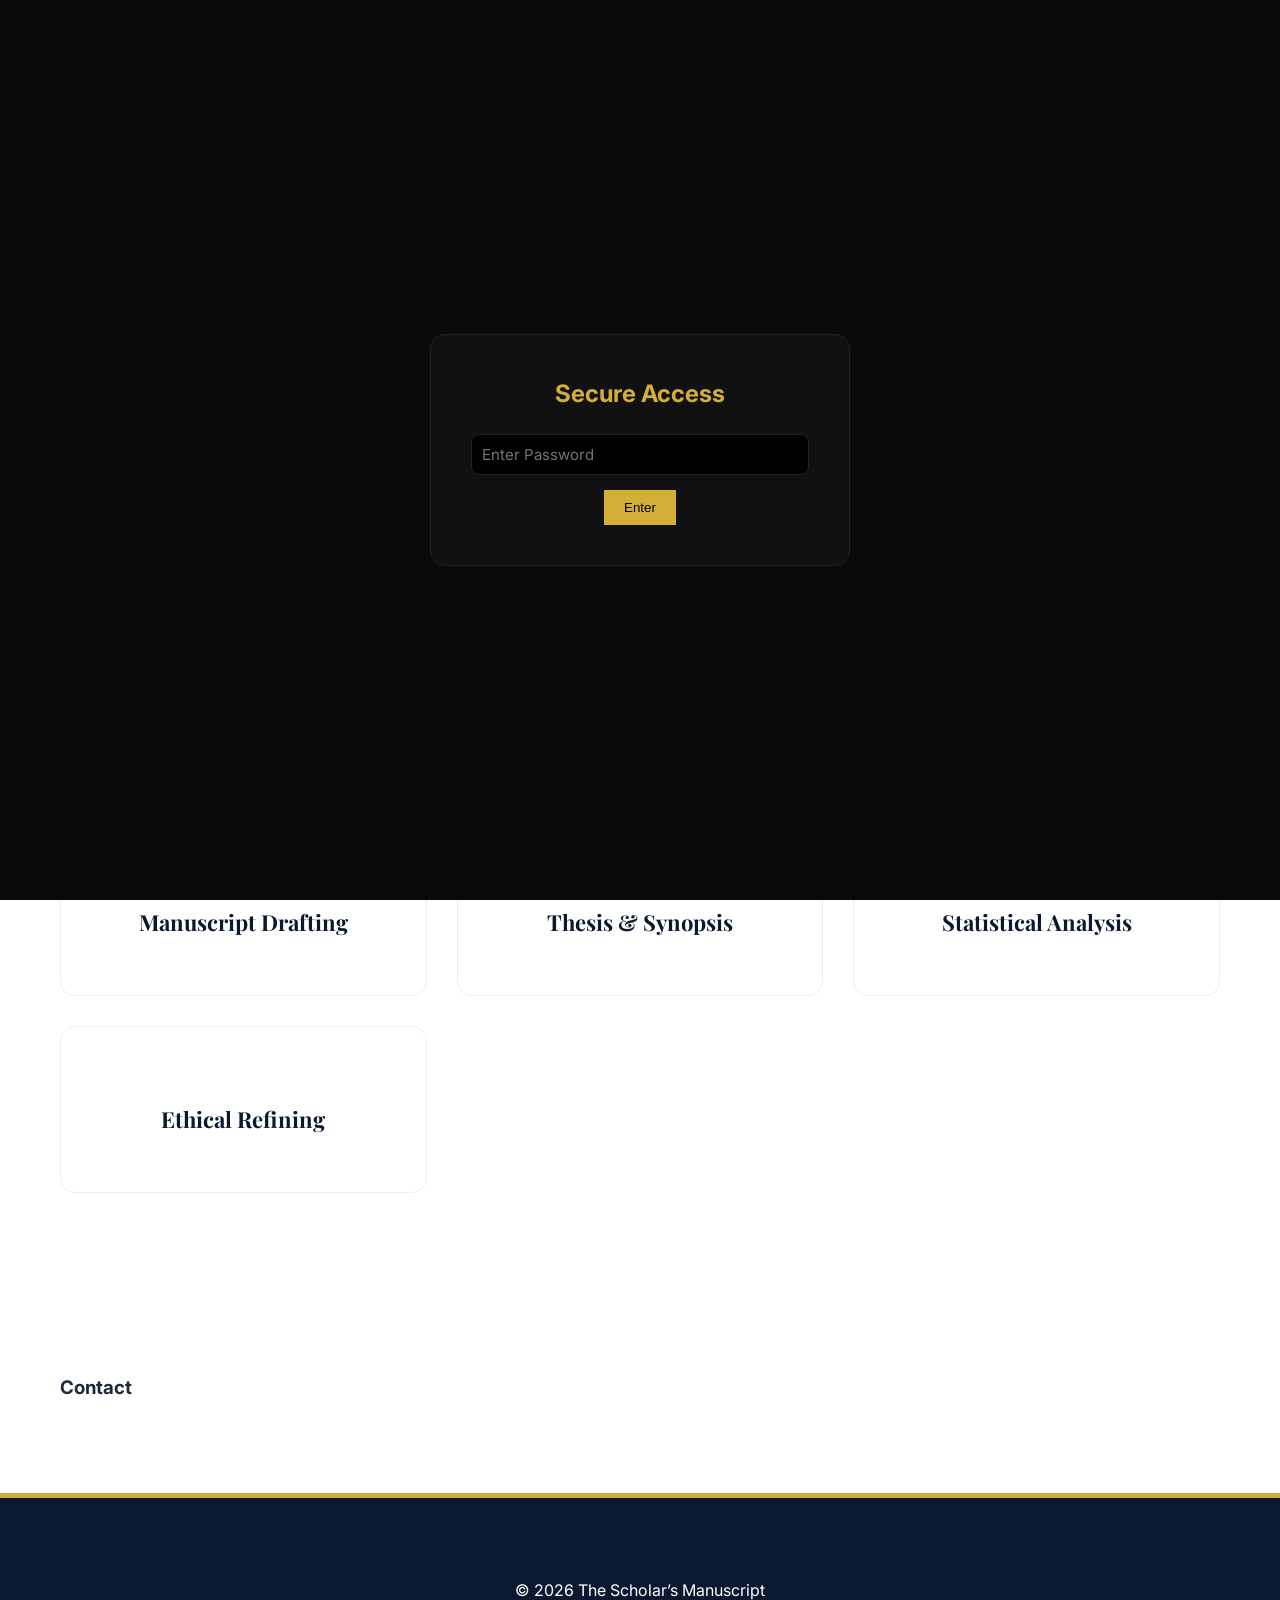
==== commit 5adccb9f: "Implement login screen and update HTML structure Added a login screen and adjusted meta tags and sec" ====
--- a/index.html
+++ b/index.html
@@ -1,190 +1,145 @@
 <!DOCTYPE html>
 <html lang="en">
 <head>
-    <meta charset="UTF-8">
-    <meta name="viewport" content="width=device-width, initial-scale=1.0, maximum-scale=1.0, user-scalable=no">
-    <title>The Scholar's Manuscript | Global Academic Solutions</title>
-    <link href="https://fonts.googleapis.com/css2?family=Inter:wght@300;400;600&family=Playfair+Display:wght@600;700;900&display=swap" rel="stylesheet">
-    <link rel="stylesheet" href="https://cdnjs.cloudflare.com/ajax/libs/font-awesome/6.4.0/css/all.min.css">
-    <link rel="stylesheet" href="style.css">
+<meta charset="UTF-8">
+<meta name="viewport" content="width=device-width, initial-scale=1.0">
+
+<title>The Scholar's Manuscript</title>
+
+<link href="https://fonts.googleapis.com/css2?family=Inter:wght@300;400;600&family=Playfair+Display:wght@600;700;900&display=swap" rel="stylesheet">
+<link rel="stylesheet" href="style.css">
+
+<style>
+/* 🔐 LOGIN SCREEN */
+#lockScreen {
+    position: fixed;
+    width: 100%;
+    height: 100vh;
+    background: #0A0A0A;
+    display: flex;
+    justify-content: center;
+    align-items: center;
+    z-index: 9999;
+}
+
+.lock-box {
+    background: #111;
+    padding: 40px;
+    border-radius: 15px;
+    text-align: center;
+    border: 1px solid #222;
+}
+
+.lock-box h2 {
+    color: #D4AF37;
+    margin-bottom: 20px;
+}
+
+.lock-box input {
+    padding: 10px;
+    width: 100%;
+    margin-bottom: 15px;
+    background: #000;
+    border: 1px solid #222;
+    color: white;
+}
+
+.lock-box button {
+    padding: 10px 20px;
+    background: #D4AF37;
+    border: none;
+    cursor: pointer;
+}
+</style>
+
+<script>
+function checkPassword() {
+    var pass = document.getElementById("password").value;
+    if(pass === "12345") {
+        document.getElementById("lockScreen").style.display = "none";
+    } else {
+        alert("Wrong Password!");
+    }
+}
+</script>
+
 </head>
+
 <body>
 
-    <header>
-        <div class="container nav-box">
-            <div class="brand-section">
-                <a href="index.html" style="text-decoration: none; display: flex; align-items: center; gap: 15px;">
-                    <img src="logo.jpg" alt="TSM Logo" class="brand-logo">
-                    <div class="brand-text">
-                        <h1>THE SCHOLAR'S <br><span>MANUSCRIPT</span></h1>
-                        <p>Refining the Science of Writing</p>
-                    </div>
-                </a>
+<!-- 🔐 LOGIN SCREEN -->
+<div id="lockScreen">
+    <div class="lock-box">
+        <h2>Secure Access</h2>
+        <input type="password" id="password" placeholder="Enter Password">
+        <button onclick="checkPassword()">Enter</button>
+    </div>
+</div>
+
+<!-- ===== YOUR ORIGINAL WEBSITE (UNCHANGED) ===== -->
+
+<header>
+    <div class="container nav-box">
+        <div class="brand-section">
+            <a href="#" style="text-decoration: none; display: flex; align-items: center; gap: 15px;">
+                <img src="logo.jpg" class="brand-logo">
+                <div class="brand-text">
+                    <h1>THE SCHOLAR'S <br><span>MANUSCRIPT</span></h1>
+                    <p>Refining the Science of Writing</p>
+                </div>
+            </a>
+        </div>
+        <nav>
+            <ul class="nav-links">
+                <li><a href="#services">Expertise</a></li>
+                <li><a href="#about">Profile</a></li>
+                <li><a href="#contact" class="btn-gold">Get Started</a></li>
+            </ul>
+        </nav>
+    </div>
+</header>
+
+<section class="hero">
+    <div class="hero-content container">
+        <h2 class="hero-title">Elevating Research to <br><span>Global Standards.</span></h2>
+        <p class="hero-desc">Bespoke Academic Support for U.G., P.G., and Doctoral Candidates.</p>
+    </div>
+</section>
+
+<section id="services" class="services-section">
+    <div class="container">
+        <h3 class="section-heading">Our Premium Portfolio</h3>
+        <div class="service-grid">
+
+            <div class="service-card">
+                <h4 class="service-title">Manuscript Drafting</h4>
             </div>
-            <nav>
-                <ul class="nav-links">
-                    <li><a href="#services">Expertise</a></li>
-                    <li><a href="#about">Profile</a></li>
-                    <li><a href="#contact" class="btn-gold">Get Started</a></li>
-                </ul>
-            </nav>
+
+            <div class="service-card">
+                <h4 class="service-title">Thesis & Synopsis</h4>
+            </div>
+
+            <div class="service-card">
+                <h4 class="service-title">Statistical Analysis</h4>
+            </div>
+
+            <div class="service-card">
+                <h4 class="service-title">Ethical Refining</h4>
+            </div>
+
         </div>
-    </header>
+    </div>
+</section>
 
-    <section class="hero">
-        <div class="hero-content container">
-            <h2 class="hero-title">Elevating Research to <br><span>Global Standards.</span></h2>
-            <p class="hero-desc">Bespoke Academic Support for U.G., P.G., and Doctoral Candidates across Science, Commerce, and Humanities.</p>
-            <div class="hero-buttons">
-                <a href="#services" class="btn-solid">Explore Solutions</a>
-                <a href="mailto:scholarmanuscript@gmail.com" class="btn-outline">Official Email</a>
-            </div>
-        </div>
-    </section>
+<section id="contact" class="contact-section">
+    <div class="container">
+        <h3>Contact</h3>
+    </div>
+</section>
 
-    <section id="services" class="services-section">
-        <div class="container">
-            <h3 class="section-heading">Our Premium Portfolio</h3>
-            <div class="service-grid">
-                
-                <div class="service-card">
-                    <span class="badge">Faculty</span>
-                    <i class="fas fa-book-open portfolio-icon"></i>
-                    <h4 class="service-title">Manuscript Drafting</h4>
-                    <p>Scopus & UGC-Care indexed paper writing with high impact focus.</p>
-                </div>
-
-                <div class="service-card highlight-card">
-                    <span class="badge">PhD/PG</span>
-                    <i class="fas fa-scroll portfolio-icon"></i>
-                    <h4 class="service-title">Thesis & Synopsis</h4>
-                    <p>Expert proposals for Science, Commerce, and Humanities streams.</p>
-                </div>
-
-                <div class="service-card">
-                    <span class="badge">U.G. & P.G.</span>
-                    <i class="fas fa-university portfolio-icon"></i>
-                    <h4 class="service-title">Dissertation Hub</h4>
-                    <p>Meticulous dissertation support for university-standard reports.</p>
-                </div>
-
-                <div class="service-card highlight-card">
-                    <span class="badge">Design</span>
-                    <i class="fas fa-palette portfolio-icon"></i>
-                    <h4 class="service-title">Scientific Posters</h4>
-                    <p>High-end visual communication for international conferences.</p>
-                </div>
-
-                <div class="service-card">
-                    <span class="badge">Premium Print</span>
-                    <i class="fas fa-print portfolio-icon"></i>
-                    <h4 class="service-title">Glossy Printing</h4>
-                    <p>Ultra-HD printing on premium 200GSM+ glossy paper.</p>
-                </div>
-
-                <div class="service-card">
-                    <span class="badge">Analysis</span>
-                    <i class="fas fa-chart-line portfolio-icon"></i>
-                    <h4 class="service-title">Statistical Analysis</h4>
-                    <p>Advanced data modeling using SPSS, R, and Prism.</p>
-                </div>
-
-                <div class="service-card highlight-card">
-                    <span class="badge">Editorial</span>
-                    <i class="fas fa-check-double portfolio-icon"></i>
-                    <h4 class="service-title">Ethical Refining</h4>
-                    <p>Turnitin-verified plagiarism reduction and proofreading.</p>
-                </div>
-
-                <div class="service-card">
-                    <span class="badge">Student Support</span>
-                    <i class="fas fa-file-alt portfolio-icon"></i>
-                    <h4 class="service-title">Project Reports</h4>
-                    <p>Technical internship and industrial reports for all streams.</p>
-                </div>
-
-            </div>
-        </div>
-    </section>
-
-    <section id="about" class="legal-section">
-        <div class="container">
-            <div class="legal-grid">
-                <div class="legal-card">
-                    <h4><i class="fas fa-info-circle" style="color: var(--rich-brown);"></i> Corporate Mission</h4>
-                    <p>The Scholar's Manuscript is a prestigious academic consultancy. We are committed to fostering research integrity and excellence, providing scholars with the tools required to succeed in the competitive global academic landscape.</p>
-                </div>
-                <div class="legal-card">
-                    <h4><i class="fas fa-balance-scale" style="color: var(--rich-brown);"></i> Compliance & Privacy</h4>
-                    <p>All intellectual property remains strictly confidential. We adhere to international ethical standards (COPE) for publication and ensure 100% original content delivery.</p>
-                </div>
-            </div>
-        </div>
-    </section>
-
-    <section id="contact" class="contact-section">
-        <div class="container">
-            <div class="contact-card">
-                <div class="contact-header">
-                    <h3>Direct <span>Academic Inquiry</span></h3>
-                    <p>Submit your credentials for a formal consultation.</p>
-                </div>
-                
-                <form class="professional-form">
-                    <div class="form-grid">
-                        <div class="form-column">
-                            <div class="input-group"><label>Full Name</label><input type="text" placeholder="Dr. / Mr. / Ms." required></div>
-                            <div class="input-group"><label>Designation</label><input type="text" placeholder="Assistant Professor / Scholar" required></div>
-                            <div class="input-group"><label>Affiliation</label><input type="text" placeholder="University / College Name" required></div>
-                        </div>
-                        <div class="form-column">
-                            <div class="input-group"><label>WhatsApp Number</label><input type="tel" placeholder="+91" required></div>
-                            <div class="input-group"><label>Official Email ID</label><input type="email" placeholder="official@email.com" required></div>
-                            <div class="input-group">
-                                <label>Stream & Service</label>
-                                <div class="dual-select">
-                                    <select required><option value="">Stream</option><option>Science</option><option>Commerce</option><option>Humanities</option></select>
-                                    <select required><option value="">Service</option><option>Thesis</option><option>Poster/Print</option><option>Analysis</option></select>
-                                </div>
-                            </div>
-                        </div>
-                    </div>
-                    <div class="input-group full-width">
-                        <label>Description</label>
-                        <textarea rows="3" placeholder="Describe your requirement..."></textarea>
-                    </div>
-                    <div class="form-footer">
-                        <p><i class="fas fa-envelope" style="color: var(--rich-brown);"></i> <b>Direct:</b> <a href="mailto:scholarmanuscript@gmail.com" class="form-mail-link">scholarmanuscript@gmail.com</a></p>
-                        <button type="submit" class="submit-premium">Initialize Request</button>
-                    </div>
-                </form>
-            </div>
-        </div>
-    </section>
-
-    <footer>
-        <div class="container footer-box">
-            <div class="footer-brand">
-                <div class="brand-section">
-                    <img src="logo.jpg" alt="Logo" class="footer-logo">
-                    <div class="brand-text">
-                        <h2>THE SCHOLAR'S <br><span>MANUSCRIPT</span></h2>
-                        <p>Refining the Science of Writing</p>
-                    </div>
-                </div>
-            </div>
-            <div class="footer-contact-info">
-                <p><i class="fas fa-envelope"></i> <a href="mailto:scholarmanuscript@gmail.com">scholarmanuscript@gmail.com</a></p>
-                <p><i class="fab fa-whatsapp"></i> +91 (Your Number)</p>
-            </div>
-            <div class="footer-bottom">
-                <p>&copy; 2026 An Initiative by ARCC. All Rights Reserved.</p>
-                <div class="footer-links">
-                    <a href="privacy.html">Privacy Policy</a> | <a href="terms.html">Terms & Conditions</a>
-                </div>
-            </div>
-        </div>
-    </footer>
+<footer>
+    <p style="text-align:center;padding:20px;">© 2026 The Scholar’s Manuscript</p>
+</footer>
 
 </body>
 </html>
--- a/style.css
+++ b/style.css
@@ -1,4 +1,11 @@
-html, body { width: 100%; max-width: 100vw; overflow-x: hidden; margin: 0; padding: 0; }
+/* --- SCREEN FIT FIX --- */
+html, body {
+    width: 100%;
+    max-width: 100vw;
+    overflow-x: hidden;
+    margin: 0;
+    padding: 0;
+}
 
 :root {
     --navy: #0a192f;
@@ -36,16 +43,34 @@
 .btn-solid { background: var(--gold); color: var(--navy); padding: 15px 35px; text-decoration: none; border-radius: 4px; font-weight: bold; margin-right: 15px; display: inline-block; transition: 0.3s; }
 .btn-outline { border: 2px solid white; color: white; padding: 13px 35px; text-decoration: none; border-radius: 4px; font-weight: bold; display: inline-block; transition: 0.3s; }
 
-/* Services Grid */
+/* Services Grid (Portfolio) */
 .services-section { padding: 90px 0; background: #fff; }
 .section-heading { text-align: center; font-family: 'Playfair Display', serif; font-size: 38px; margin-bottom: 60px; color: var(--navy); }
 
-.service-grid { display: grid; grid-template-columns: repeat(auto-fit, minmax(280px, 1fr)); gap: 30px; }
+/* Desktop Grid Layout */
+.service-grid { display: grid; grid-template-columns: repeat(auto-fit, minmax(280px, 1fr)); gap: 30px; width: 100%; }
 
-.service-card { padding: 75px 35px 40px; border: 1px solid #eee; border-radius: 15px; text-align: center; transition: 0.4s; position: relative; background: #fff; display: flex; flex-direction: column; align-items: center; }
+.service-card { 
+    padding: 75px 35px 40px; 
+    border: 1px solid #eee; 
+    border-radius: 15px; 
+    text-align: center; 
+    transition: 0.4s; 
+    position: relative; 
+    background: #fff; 
+    display: flex; 
+    flex-direction: column; 
+    align-items: center; 
+}
 .service-card:hover { transform: translateY(-10px); box-shadow: 0 15px 40px rgba(0,0,0,0.1); border-top: 5px solid var(--gold); }
+
+/* GOLDEN BADGE */
 .service-card .badge { position: absolute; top: 15px; right: 15px; background: var(--gold) !important; color: var(--navy) !important; padding: 6px 14px; font-size: 10px; border-radius: 4px; font-weight: 800; text-transform: uppercase; border: 1px solid var(--gold); z-index: 2; }
+
+/* BLUE TITLES */
 .service-card .service-title { font-family: 'Playfair Display', serif; font-size: 22px; color: var(--navy) !important; margin-top: 0; margin-bottom: 15px; font-weight: 700; }
+
+/* RICH BROWN ICONS */
 .service-card .portfolio-icon { font-size: 45px; color: var(--rich-brown) !important; margin-top: 10px; margin-bottom: 25px; display: block; }
 .service-card p { color: #555; line-height: 1.5; font-size: 15px; margin-top: auto;}
 
@@ -73,6 +98,7 @@
 .form-footer { display: flex; justify-content: space-between; align-items: center; margin-top: 30px; padding-top: 30px; border-top: 1px solid #eee; }
 .form-footer p {color: #64748b; font-size: 14px;}
 .form-mail-link { color: var(--navy); font-weight: 800; text-decoration: none; border-bottom: 2px solid var(--gold); transition: 0.3s; }
+.form-mail-link:hover {color: var(--gold);}
 .submit-premium { background: var(--navy); color: var(--gold); padding: 18px 40px; border: none; border-radius: 8px; font-weight: 800; text-transform: uppercase; cursor: pointer; transition: 0.4s; letter-spacing: 1px;}
 .submit-premium:hover { background: var(--gold); color: var(--navy); transform: translateY(-3px); box-shadow: 0 10px 20px rgba(212,175,55,0.3); }
 
@@ -87,31 +113,32 @@
 .footer-links a:hover { color: var(--gold); }
 
 /* ========================================================
-   STRICT MOBILE VIEW (Forces 1 column and scales text up)
+   STRICT MOBILE RESPONSIVE FIX (Forces Large Single Cards)
    ======================================================== */
-@media screen and (max-width: 992px) {
+@media screen and (max-width: 768px) {
     .nav-box, .form-grid, .form-footer, .footer-bottom, .legal-grid { flex-direction: column !important; text-align: center !important; gap: 20px !important; }
     .hero-title { font-size: 40px !important; }
     .brand-section { flex-direction: row !important; justify-content: center !important;}
     .dual-select {grid-template-columns: 1fr !important;}
     nav ul { flex-wrap: wrap !important; justify-content: center !important; }
 
-    /* FORCING 1 COLUMN FOR PORTFOLIO ON MOBILE */
+    /* THIS FORCES 1 CARD PER ROW ON MOBILE */
     .service-grid { 
-        display: flex !important; 
-        flex-direction: column !important; 
-        gap: 30px !important; 
+        display: grid !important;
+        grid-template-columns: 1fr !important; 
+        gap: 25px !important; 
         width: 100% !important;
     }
     
     .service-card { 
         width: 100% !important; 
-        padding: 60px 25px 35px !important; 
+        padding: 65px 20px 35px !important; 
     }
+    
     .service-card .service-title { font-size: 26px !important; } 
     .service-card .portfolio-icon { font-size: 55px !important; margin-bottom: 20px !important;} 
-    .service-card p { font-size: 18px !important; line-height: 1.6 !important; } 
-    .service-card .badge { font-size: 12px !important; padding: 8px 16px !important; } 
+    .service-card p { font-size: 17px !important; line-height: 1.6 !important; } 
+    .service-card .badge { font-size: 12px !important; padding: 7px 15px !important; } 
     
     .professional-form { padding: 30px 20px !important; }
 }
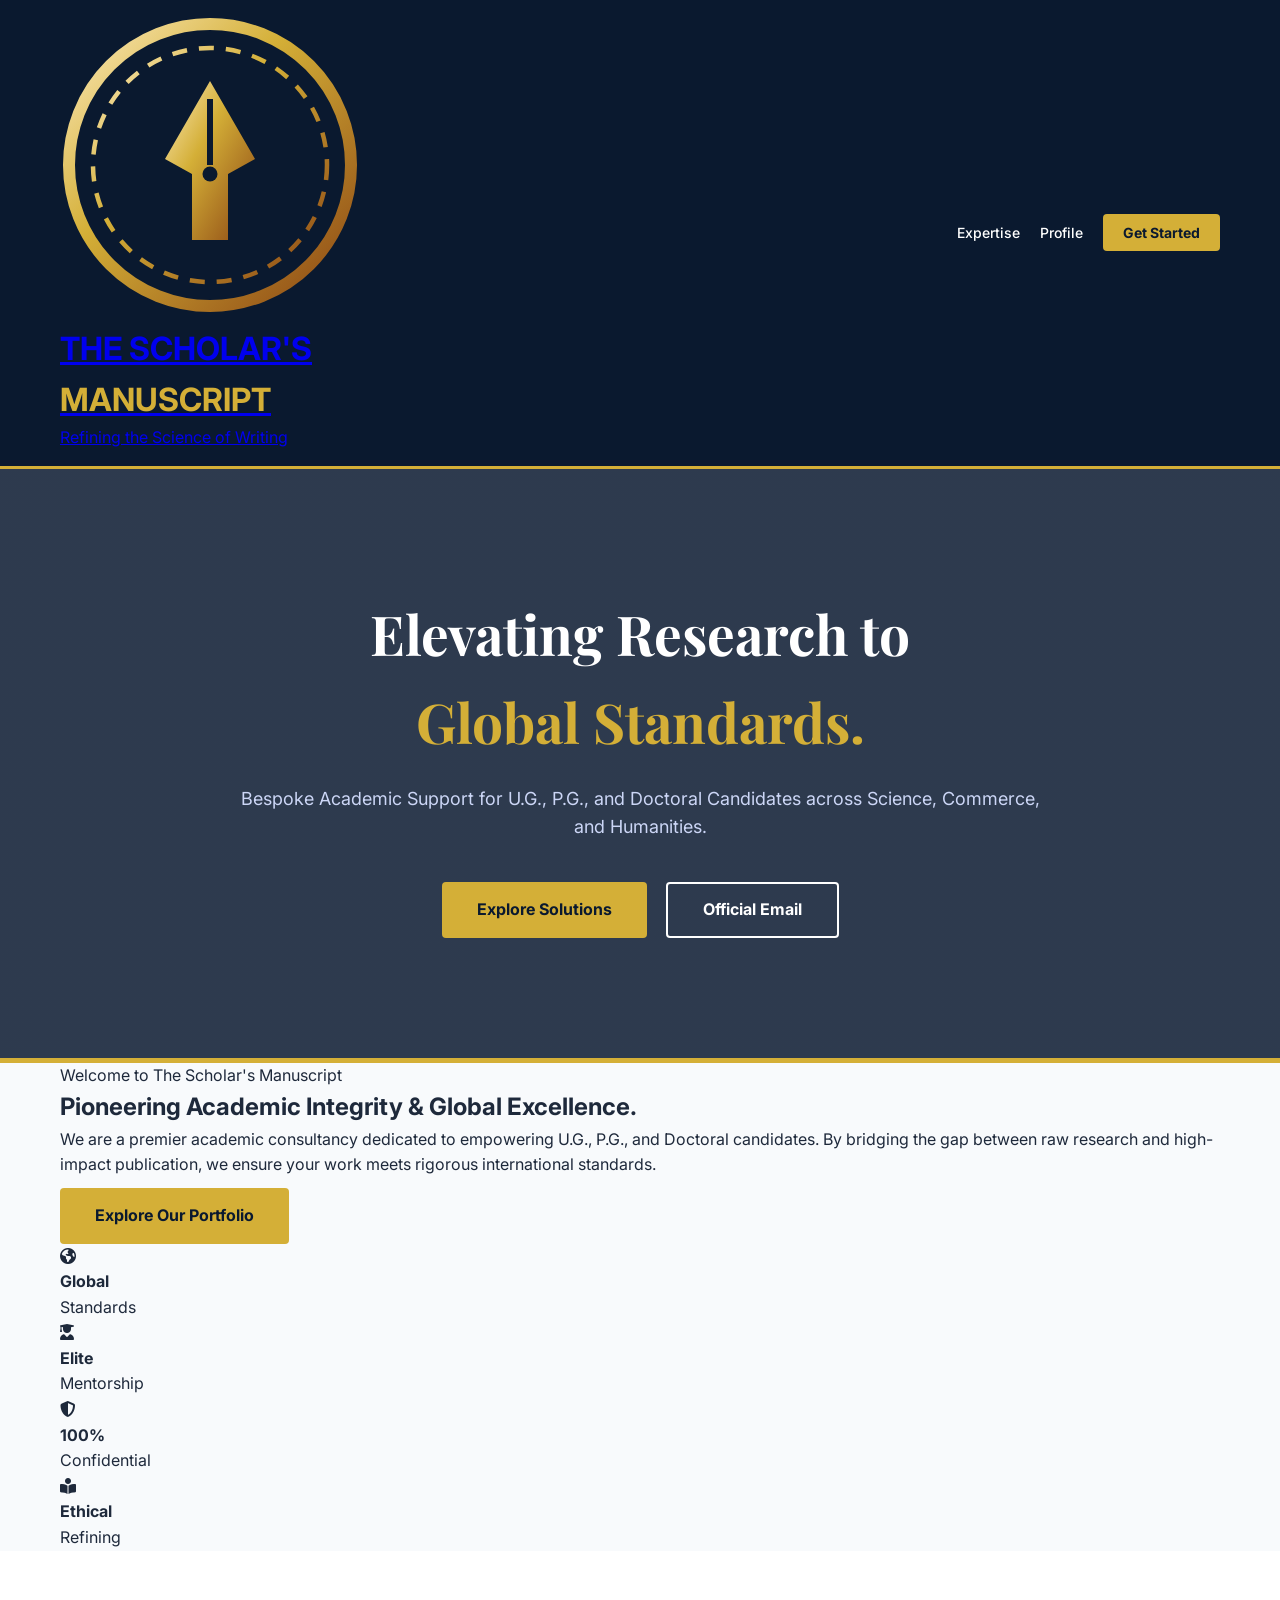
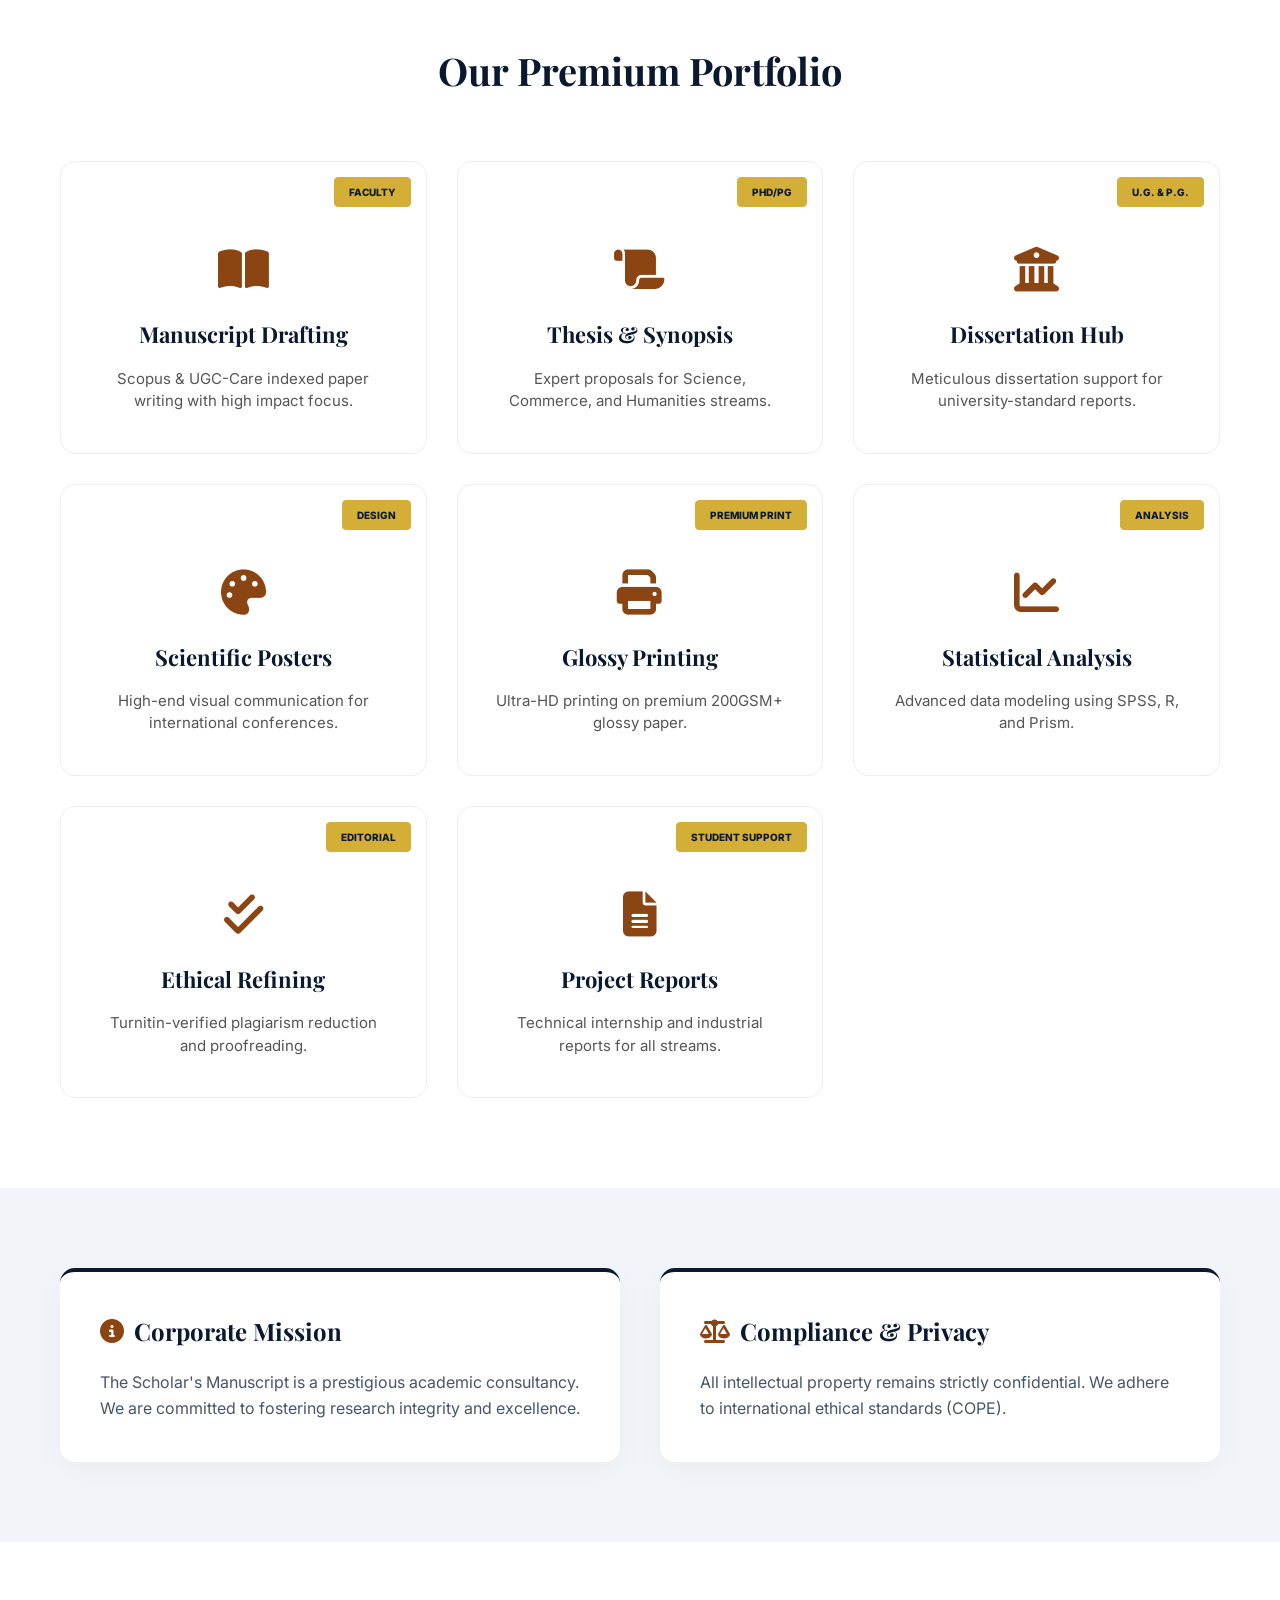
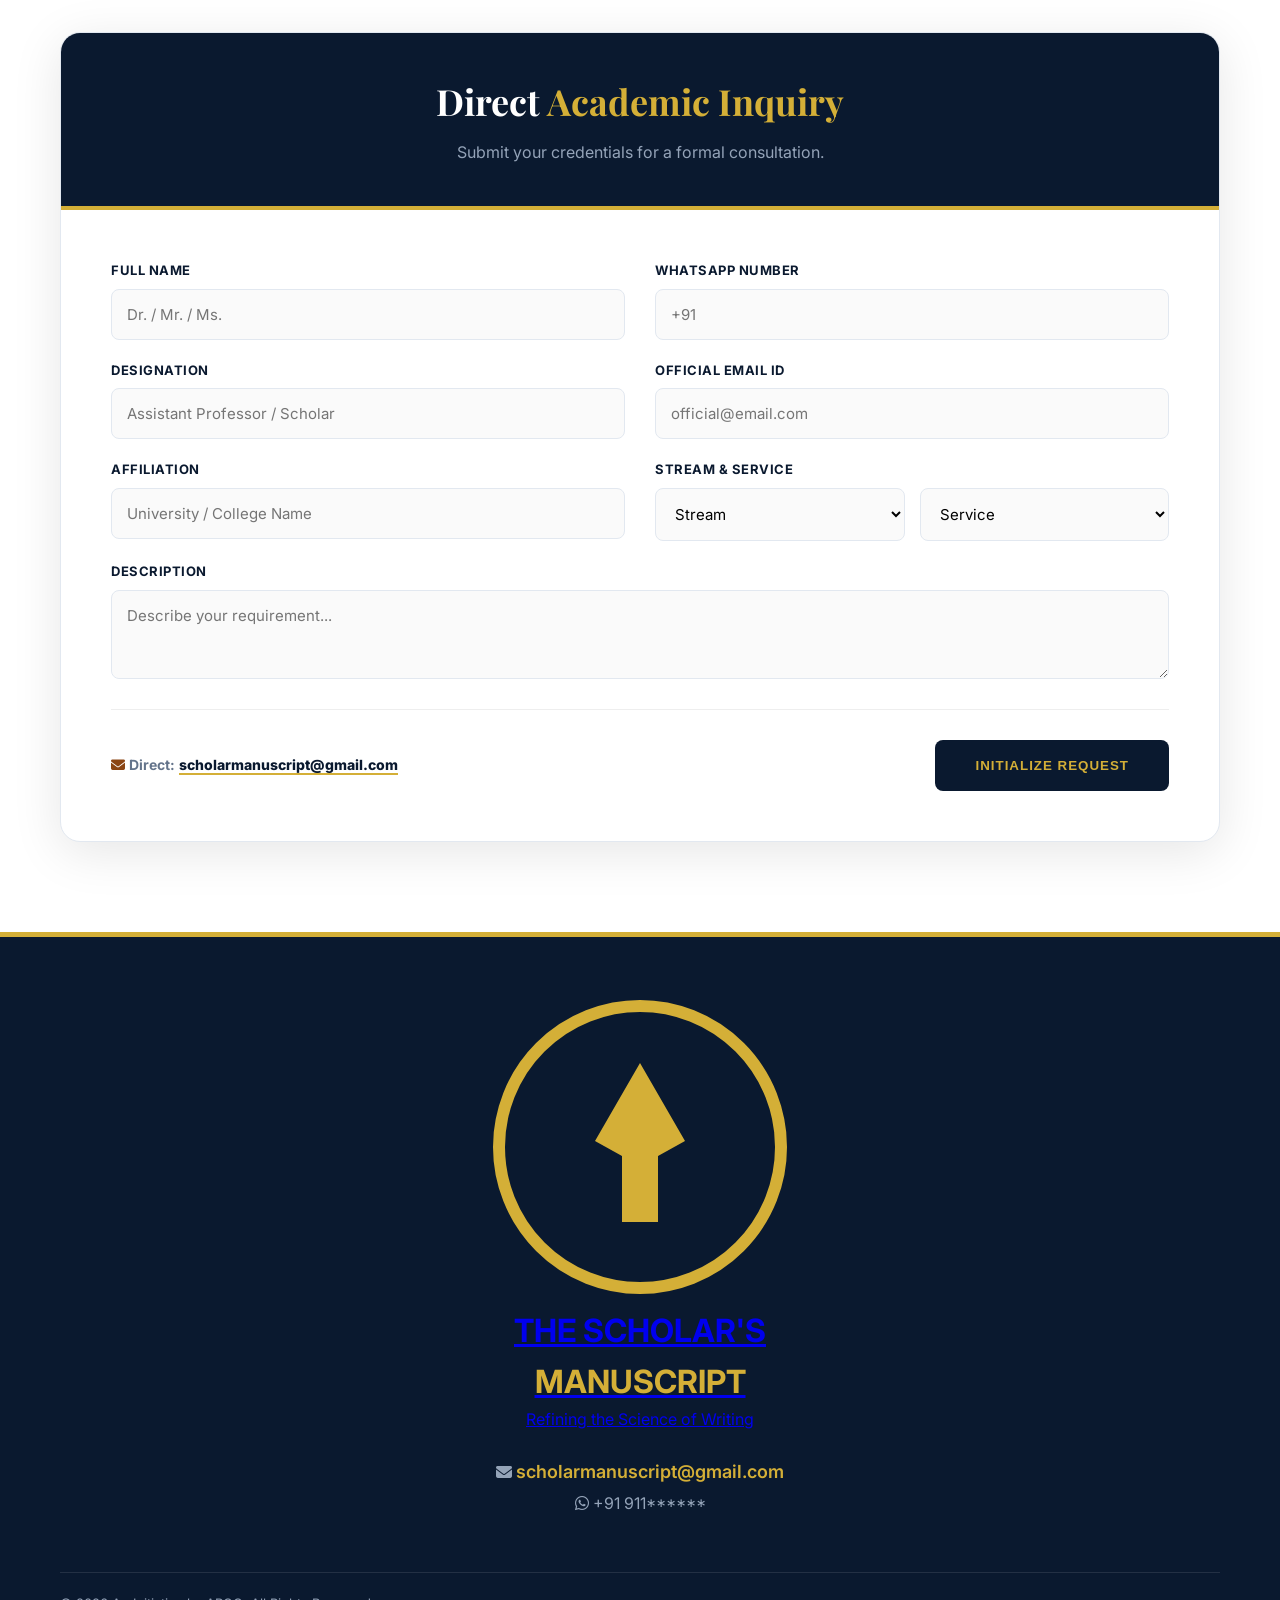
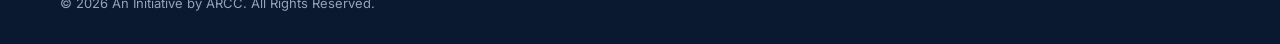
==== commit 95e9abbf: "Refactor index.html with new layout and styles Updated the HTML structure and added new sections for" ====
--- a/index.html
+++ b/index.html
@@ -1,145 +1,209 @@
 <!DOCTYPE html>
 <html lang="en">
 <head>
-<meta charset="UTF-8">
-<meta name="viewport" content="width=device-width, initial-scale=1.0">
-
-<title>The Scholar's Manuscript</title>
-
-<link href="https://fonts.googleapis.com/css2?family=Inter:wght@300;400;600&family=Playfair+Display:wght@600;700;900&display=swap" rel="stylesheet">
-<link rel="stylesheet" href="style.css">
-
-<style>
-/* 🔐 LOGIN SCREEN */
-#lockScreen {
-    position: fixed;
-    width: 100%;
-    height: 100vh;
-    background: #0A0A0A;
-    display: flex;
-    justify-content: center;
-    align-items: center;
-    z-index: 9999;
-}
-
-.lock-box {
-    background: #111;
-    padding: 40px;
-    border-radius: 15px;
-    text-align: center;
-    border: 1px solid #222;
-}
-
-.lock-box h2 {
-    color: #D4AF37;
-    margin-bottom: 20px;
-}
-
-.lock-box input {
-    padding: 10px;
-    width: 100%;
-    margin-bottom: 15px;
-    background: #000;
-    border: 1px solid #222;
-    color: white;
-}
-
-.lock-box button {
-    padding: 10px 20px;
-    background: #D4AF37;
-    border: none;
-    cursor: pointer;
-}
-</style>
-
-<script>
-function checkPassword() {
-    var pass = document.getElementById("password").value;
-    if(pass === "12345") {
-        document.getElementById("lockScreen").style.display = "none";
-    } else {
-        alert("Wrong Password!");
-    }
-}
-</script>
-
+    <meta charset="UTF-8">
+    <meta name="viewport" content="width=device-width, initial-scale=1.0, maximum-scale=1.0, user-scalable=no">
+    <title>The Scholar's Manuscript | Global Academic Solutions</title>
+    
+    <meta name="theme-color" content="#0a192f">
+    <link rel="manifest" href="manifest.json">
+
+    <link href="https://fonts.googleapis.com/css2?family=Inter:wght@300;400;600&family=Playfair+Display:wght@600;700;900&display=swap" rel="stylesheet">
+    <link rel="stylesheet" href="https://cdnjs.cloudflare.com/ajax/libs/font-awesome/6.4.0/css/all.min.css">
+    <link rel="stylesheet" href="style.css">
 </head>
-
 <body>
 
-<!-- 🔐 LOGIN SCREEN -->
-<div id="lockScreen">
-    <div class="lock-box">
-        <h2>Secure Access</h2>
-        <input type="password" id="password" placeholder="Enter Password">
-        <button onclick="checkPassword()">Enter</button>
-    </div>
-</div>
-
-<!-- ===== YOUR ORIGINAL WEBSITE (UNCHANGED) ===== -->
-
-<header>
-    <div class="container nav-box">
-        <div class="brand-section">
-            <a href="#" style="text-decoration: none; display: flex; align-items: center; gap: 15px;">
-                <img src="logo.jpg" class="brand-logo">
-                <div class="brand-text">
-                    <h1>THE SCHOLAR'S <br><span>MANUSCRIPT</span></h1>
-                    <p>Refining the Science of Writing</p>
-                </div>
-            </a>
-        </div>
-        <nav>
-            <ul class="nav-links">
-                <li><a href="#services">Expertise</a></li>
-                <li><a href="#about">Profile</a></li>
-                <li><a href="#contact" class="btn-gold">Get Started</a></li>
-            </ul>
-        </nav>
-    </div>
-</header>
-
-<section class="hero">
-    <div class="hero-content container">
-        <h2 class="hero-title">Elevating Research to <br><span>Global Standards.</span></h2>
-        <p class="hero-desc">Bespoke Academic Support for U.G., P.G., and Doctoral Candidates.</p>
-    </div>
-</section>
-
-<section id="services" class="services-section">
-    <div class="container">
-        <h3 class="section-heading">Our Premium Portfolio</h3>
-        <div class="service-grid">
-
-            <div class="service-card">
-                <h4 class="service-title">Manuscript Drafting</h4>
-            </div>
-
-            <div class="service-card">
-                <h4 class="service-title">Thesis & Synopsis</h4>
-            </div>
-
-            <div class="service-card">
-                <h4 class="service-title">Statistical Analysis</h4>
-            </div>
-
-            <div class="service-card">
-                <h4 class="service-title">Ethical Refining</h4>
-            </div>
-
-        </div>
-    </div>
-</section>
-
-<section id="contact" class="contact-section">
-    <div class="container">
-        <h3>Contact</h3>
-    </div>
-</section>
-
-<footer>
-    <p style="text-align:center;padding:20px;">© 2026 The Scholar’s Manuscript</p>
-</footer>
-
+    <header>
+        <div class="container nav-box">
+            <div class="brand-section">
+                <a href="index.html" class="brand-section-new">
+                    <div class="new-logo-badge">
+                        <svg viewBox="0 0 100 100" width="100%" height="100%" xmlns="http://www.w3.org/2000/svg">
+                            <defs>
+                                <linearGradient id="premiumGold" x1="0%" y1="0%" x2="100%" y2="100%">
+                                    <stop offset="0%" stop-color="#FCEABB" />
+                                    <stop offset="40%" stop-color="#d4af37" />
+                                    <stop offset="100%" stop-color="#8B4513" />
+                                </linearGradient>
+                            </defs>
+                            <circle cx="50" cy="50" r="47" fill="#0a192f" stroke="url(#premiumGold)" stroke-width="4"/>
+                            <circle cx="50" cy="50" r="39" fill="none" stroke="url(#premiumGold)" stroke-width="1.5" stroke-dasharray="5,4"/>
+                            <path d="M50 22 L65 48 L56 53 L56 75 L44 75 L44 53 L35 48 Z" fill="url(#premiumGold)"/>
+                            <path d="M50 28 L50 50" stroke="#0a192f" stroke-width="2"/>
+                            <circle cx="50" cy="53" r="2.5" fill="#0a192f"/>
+                        </svg>
+                    </div>
+                    <div class="brand-text-block">
+                        <h1>THE SCHOLAR'S <br><span style="color: var(--gold);">MANUSCRIPT</span></h1>
+                        <p>Refining the Science of Writing</p>
+                    </div>
+                </a>
+            </div>
+            <nav>
+                <ul class="nav-links">
+                    <li><a href="#services">Expertise</a></li>
+                    <li><a href="#about">Profile</a></li>
+                    <li><a href="#contact" class="btn-gold">Get Started</a></li>
+                </ul>
+            </nav>
+        </div>
+    </header>
+
+    <section class="hero">
+        <div class="hero-content container">
+            <h2 class="hero-title">Elevating Research to <br><span>Global Standards.</span></h2>
+            <p class="hero-desc">Bespoke Academic Support for U.G., P.G., and Doctoral Candidates across Science, Commerce, and Humanities.</p>
+            <div class="hero-buttons">
+                <a href="#services" class="btn-solid">Explore Solutions</a>
+                <a href="mailto:scholarmanuscript@gmail.com" class="btn-outline">Official Email</a>
+            </div>
+        </div>
+    </section>
+
+    <section id="about-intro" class="about-intro-section">
+        <div class="container">
+            <div class="about-intro-grid">
+                <div class="about-content">
+                    <span class="sub-heading">Welcome to The Scholar's Manuscript</span>
+                    <h2 class="intro-title">Pioneering <span>Academic Integrity</span> & Global Excellence.</h2>
+                    <p>We are a premier academic consultancy dedicated to empowering U.G., P.G., and Doctoral candidates. By bridging the gap between raw research and high-impact publication, we ensure your work meets rigorous international standards.</p>
+                    <a href="#services" class="btn-solid" style="margin-top: 10px;">Explore Our Portfolio</a>
+                </div>
+                <div class="about-stats">
+                    <div class="stat-box">
+                        <i class="fas fa-globe-americas"></i>
+                        <h4>Global</h4>
+                        <p>Standards</p>
+                    </div>
+                    <div class="stat-box">
+                        <i class="fas fa-user-graduate"></i>
+                        <h4>Elite</h4>
+                        <p>Mentorship</p>
+                    </div>
+                    <div class="stat-box">
+                        <i class="fas fa-shield-alt"></i>
+                        <h4>100%</h4>
+                        <p>Confidential</p>
+                    </div>
+                    <div class="stat-box">
+                        <i class="fas fa-book-reader"></i>
+                        <h4>Ethical</h4>
+                        <p>Refining</p>
+                    </div>
+                </div>
+            </div>
+        </div>
+    </section>
+
+    <section id="services" class="services-section">
+        <div class="container">
+            <h3 class="section-heading">Our Premium Portfolio</h3>
+            <div class="service-grid">
+                <div class="service-card"><span class="badge">Faculty</span><i class="fas fa-book-open portfolio-icon"></i><h4 class="service-title">Manuscript Drafting</h4><p>Scopus & UGC-Care indexed paper writing with high impact focus.</p></div>
+                <div class="service-card highlight-card"><span class="badge">PhD/PG</span><i class="fas fa-scroll portfolio-icon"></i><h4 class="service-title">Thesis & Synopsis</h4><p>Expert proposals for Science, Commerce, and Humanities streams.</p></div>
+                <div class="service-card"><span class="badge">U.G. & P.G.</span><i class="fas fa-university portfolio-icon"></i><h4 class="service-title">Dissertation Hub</h4><p>Meticulous dissertation support for university-standard reports.</p></div>
+                <div class="service-card highlight-card"><span class="badge">Design</span><i class="fas fa-palette portfolio-icon"></i><h4 class="service-title">Scientific Posters</h4><p>High-end visual communication for international conferences.</p></div>
+                <div class="service-card"><span class="badge">Premium Print</span><i class="fas fa-print portfolio-icon"></i><h4 class="service-title">Glossy Printing</h4><p>Ultra-HD printing on premium 200GSM+ glossy paper.</p></div>
+                <div class="service-card"><span class="badge">Analysis</span><i class="fas fa-chart-line portfolio-icon"></i><h4 class="service-title">Statistical Analysis</h4><p>Advanced data modeling using SPSS, R, and Prism.</p></div>
+                <div class="service-card highlight-card"><span class="badge">Editorial</span><i class="fas fa-check-double portfolio-icon"></i><h4 class="service-title">Ethical Refining</h4><p>Turnitin-verified plagiarism reduction and proofreading.</p></div>
+                <div class="service-card"><span class="badge">Student Support</span><i class="fas fa-file-alt portfolio-icon"></i><h4 class="service-title">Project Reports</h4><p>Technical internship and industrial reports for all streams.</p></div>
+            </div>
+        </div>
+    </section>
+
+    <section id="about" class="legal-section">
+        <div class="container">
+            <div class="legal-grid">
+                <div class="legal-card">
+                    <h4><i class="fas fa-info-circle" style="color: var(--rich-brown);"></i> Corporate Mission</h4>
+                    <p>The Scholar's Manuscript is a prestigious academic consultancy. We are committed to fostering research integrity and excellence.</p>
+                </div>
+                <div class="legal-card">
+                    <h4><i class="fas fa-balance-scale" style="color: var(--rich-brown);"></i> Compliance & Privacy</h4>
+                    <p>All intellectual property remains strictly confidential. We adhere to international ethical standards (COPE).</p>
+                </div>
+            </div>
+        </div>
+    </section>
+
+    <section id="contact" class="contact-section">
+        <div class="container">
+            <div class="contact-card">
+                <div class="contact-header">
+                    <h3>Direct <span>Academic Inquiry</span></h3>
+                    <p>Submit your credentials for a formal consultation.</p>
+                </div>
+                <form action="https://formspree.io/f/xyklkpjo" method="POST" class="professional-form">
+                    <div class="form-grid">
+                        <div class="form-column">
+                            <div class="input-group"><label>Full Name</label><input type="text" name="Full Name" placeholder="Dr. / Mr. / Ms." required></div>
+                            <div class="input-group"><label>Designation</label><input type="text" name="Designation" placeholder="Assistant Professor / Scholar" required></div>
+                            <div class="input-group"><label>Affiliation</label><input type="text" name="Affiliation" placeholder="University / College Name" required></div>
+                        </div>
+                        <div class="form-column">
+                            <div class="input-group"><label>WhatsApp Number</label><input type="tel" name="WhatsApp" placeholder="+91" required></div>
+                            <div class="input-group"><label>Official Email ID</label><input type="email" name="Email" placeholder="official@email.com" required></div>
+                            <div class="input-group">
+                                <label>Stream & Service</label>
+                                <div class="dual-select">
+                                    <select name="Stream" required><option value="">Stream</option><option>Science</option><option>Commerce</option><option>Humanities</option></select>
+                                    <select name="Service" required><option value="">Service</option><option>Thesis</option><option>Poster/Print</option><option>Analysis</option></select>
+                                </div>
+                            </div>
+                        </div>
+                    </div>
+                    <div class="input-group full-width">
+                        <label>Description</label>
+                        <textarea name="Requirement" rows="3" placeholder="Describe your requirement..."></textarea>
+                    </div>
+                    <div class="form-footer">
+                        <p><i class="fas fa-envelope" style="color: var(--rich-brown);"></i> <b>Direct:</b> <a href="mailto:scholarmanuscript@gmail.com" class="form-mail-link">scholarmanuscript@gmail.com</a></p>
+                        <button type="submit" class="submit-premium">Initialize Request</button>
+                    </div>
+                </form>
+            </div>
+        </div>
+    </section>
+
+    <footer>
+        <div class="container footer-box">
+            <div class="brand-section">
+                <a href="index.html" class="brand-section-new">
+                    <div class="new-logo-badge">
+                        <svg viewBox="0 0 100 100" width="100%" height="100%" xmlns="http://www.w3.org/2000/svg">
+                            <circle cx="50" cy="50" r="47" fill="#0a192f" stroke="#d4af37" stroke-width="4"/>
+                            <path d="M50 22 L65 48 L56 53 L56 75 L44 75 L44 53 L35 48 Z" fill="#d4af37"/>
+                        </svg>
+                    </div>
+                    <div class="brand-text-block">
+                        <h1>THE SCHOLAR'S <br><span style="color: var(--gold);">MANUSCRIPT</span></h1>
+                        <p>Refining the Science of Writing</p>
+                    </div>
+                </a>
+            </div>
+            <div class="footer-contact-info">
+                <p><i class="fas fa-envelope"></i> <a href="mailto:scholarmanuscript@gmail.com">scholarmanuscript@gmail.com</a></p>
+                <p><i class="fab fa-whatsapp"></i> +91 911******</p>
+            </div>
+            <div class="footer-bottom">
+                <p>&copy; 2026 An Initiative by ARCC. All Rights Reserved.</p>
+            </div>
+        </div>
+    </footer>
+
+    <script>
+        // Header Scroll
+        window.addEventListener('scroll', () => {
+            const header = document.querySelector('header');
+            if (window.scrollY > 50) { header.classList.add('header-scrolled'); }
+            else { header.classList.remove('header-scrolled'); }
+        });
+
+        // Service Worker Registration (App functionality)
+        if ('serviceWorker' in navigator) {
+            navigator.serviceWorker.register('sw.js');
+        }
+    </script>
 </body>
 </html>
